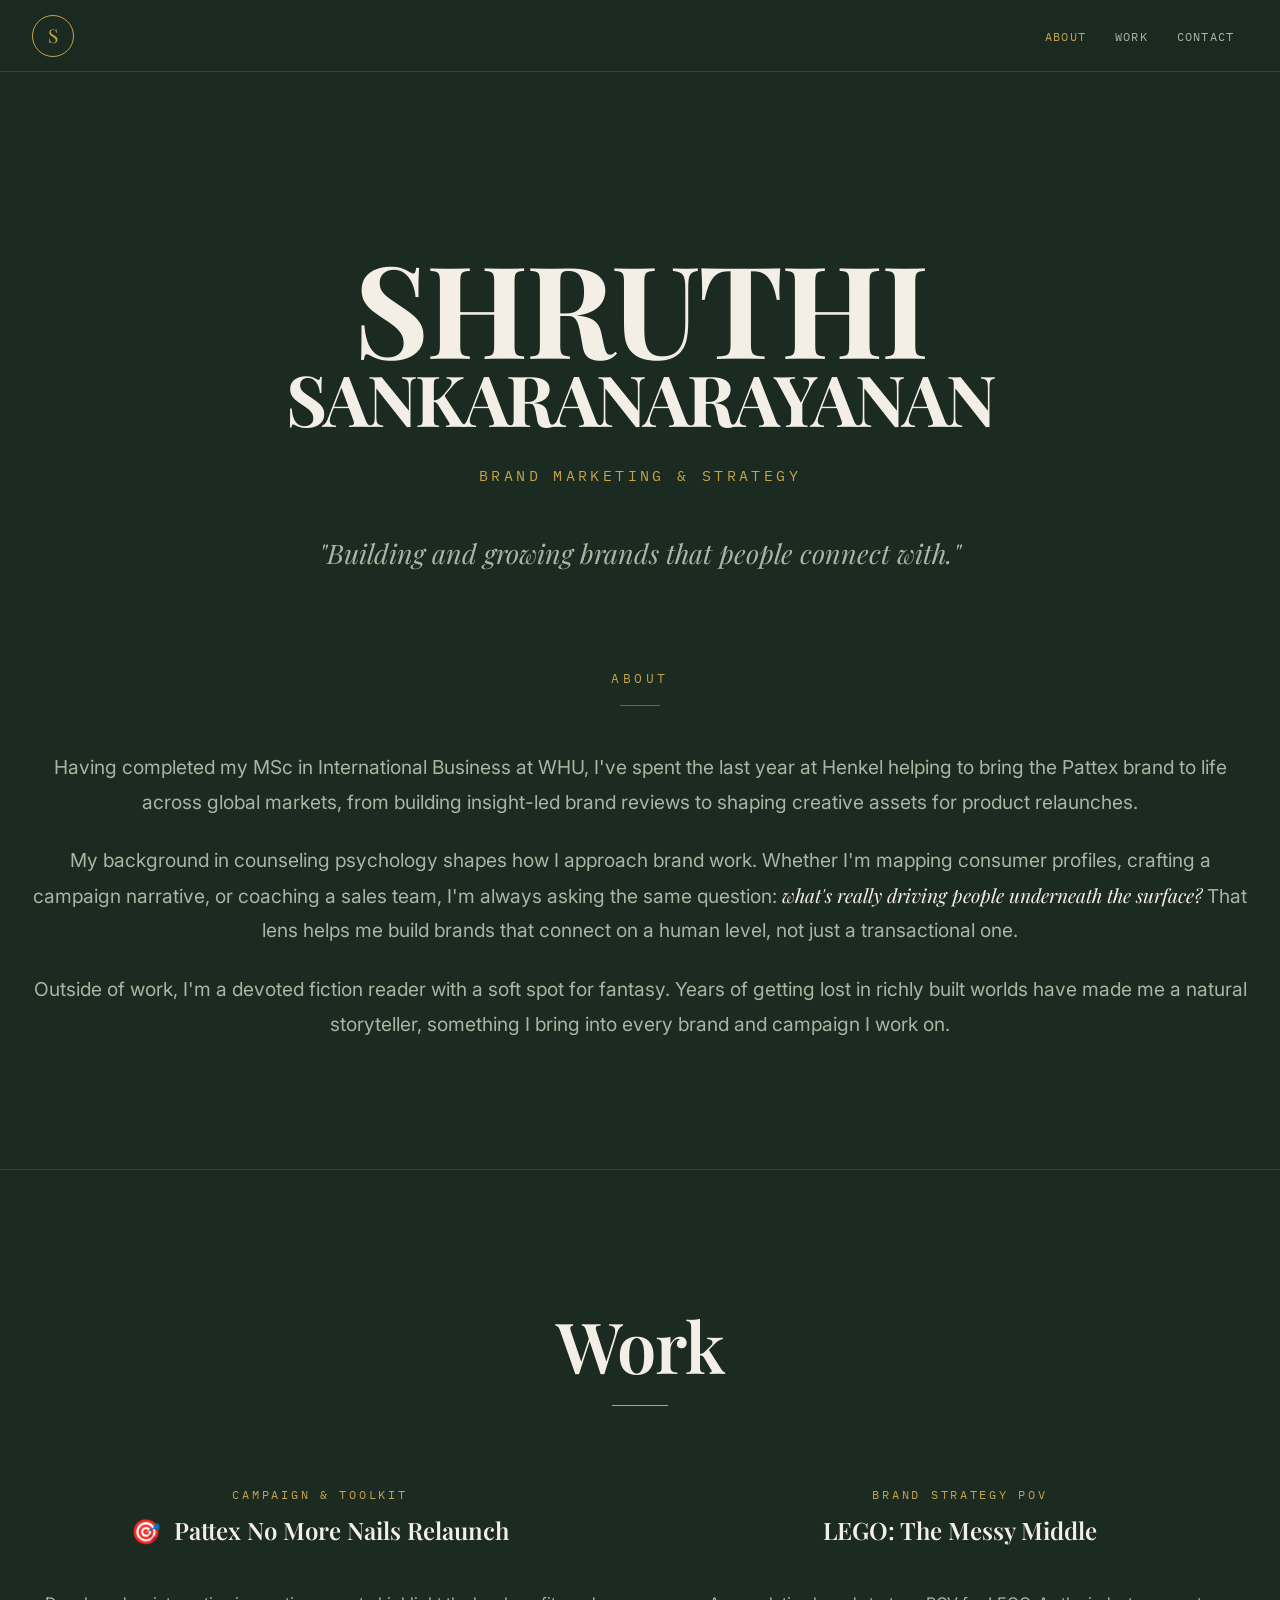
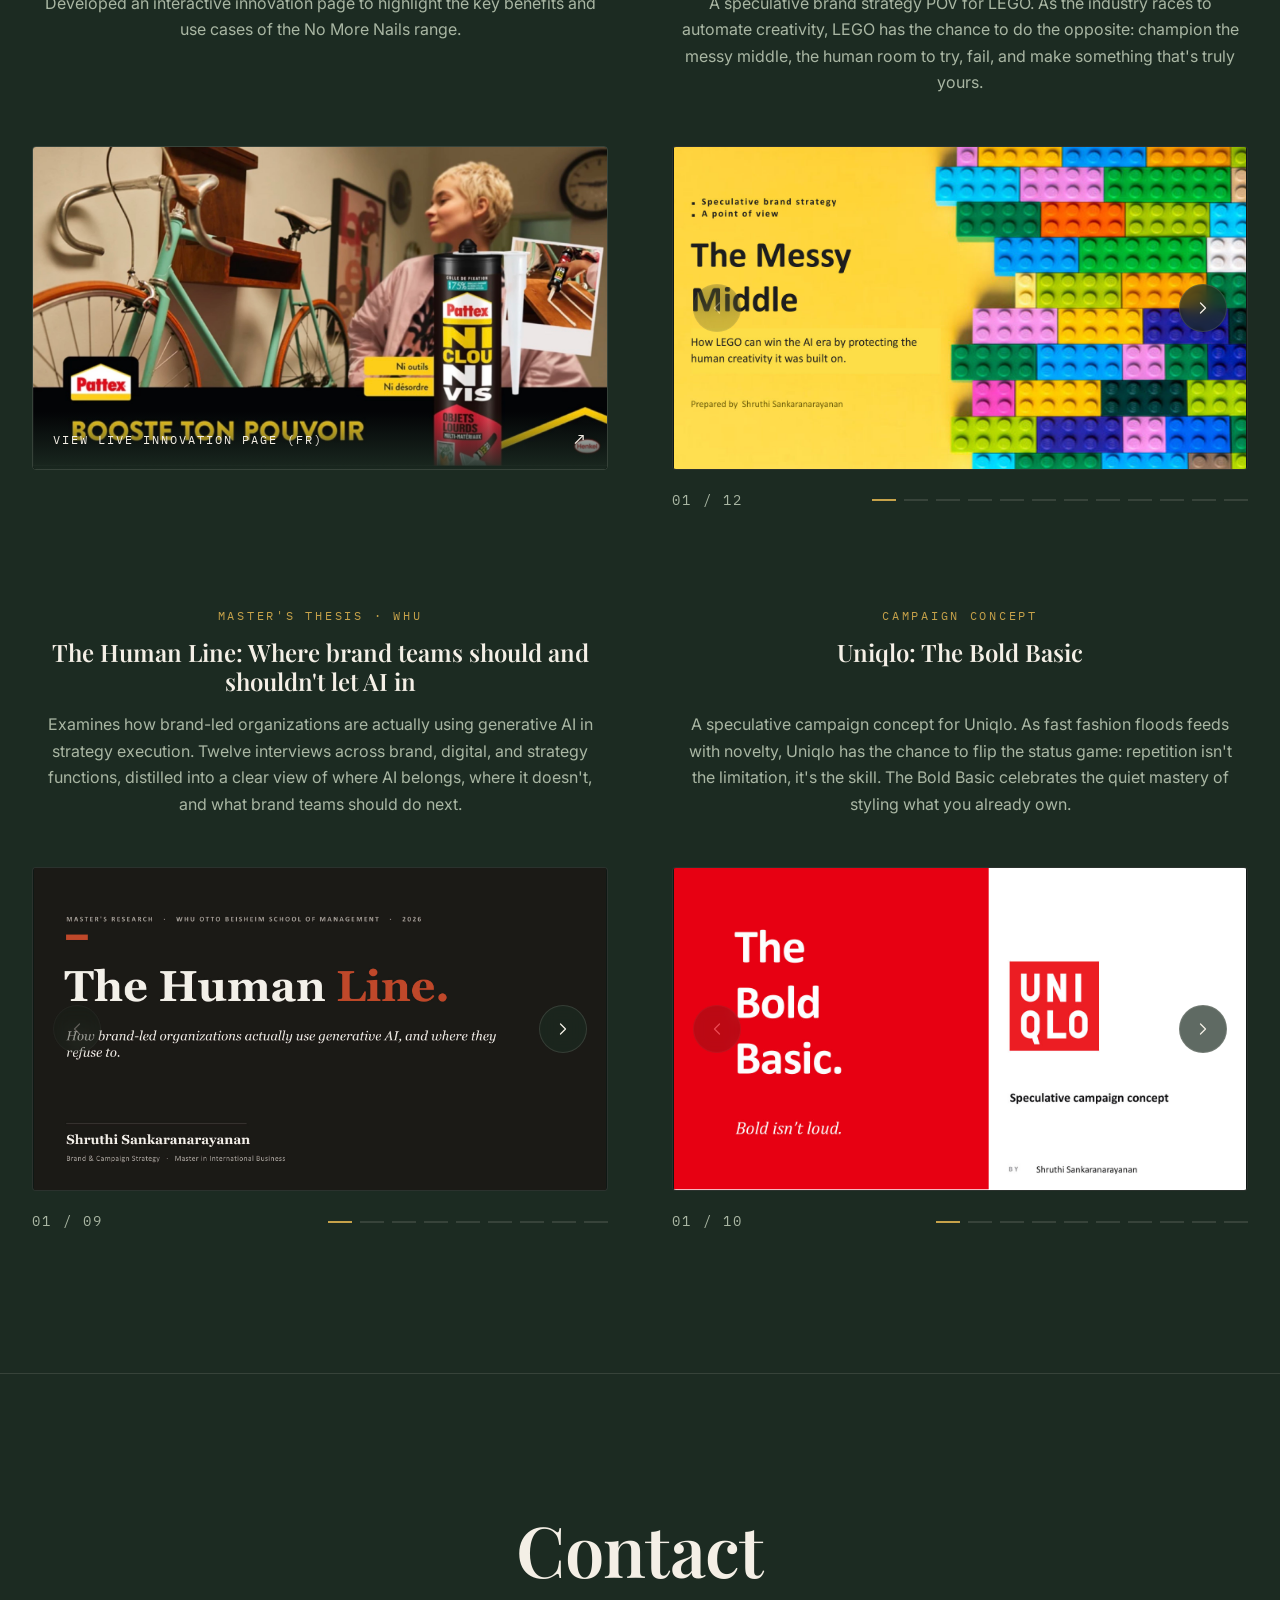
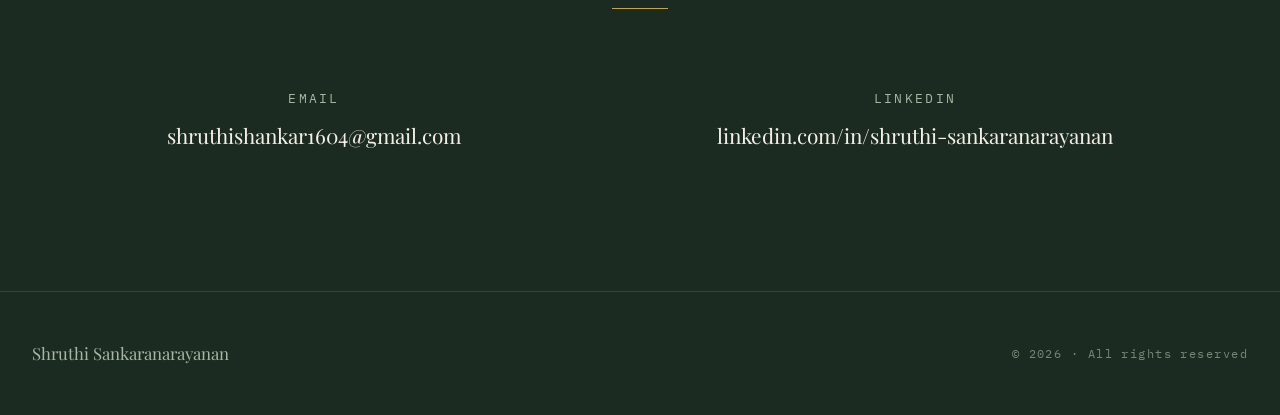
==== index.html @ e37637c7 "my portfolio" ====
<!DOCTYPE html>
<html lang="en">
<head>
  <meta charset="UTF-8" />
  <meta name="viewport" content="width=device-width, initial-scale=1.0" />
  <title>Shruthi Sankaranarayanan — Brand Marketing &amp; Strategy</title>
  <meta name="description" content="Shruthi Sankaranarayanan — Brand marketing and strategy professional with experience at Henkel (Pattex), specialising in campaign development, brand architecture, and cross-market execution." />

  <!-- Fonts -->
  <link rel="preconnect" href="https://fonts.googleapis.com" />
  <link rel="preconnect" href="https://fonts.gstatic.com" crossorigin />
  <link href="https://fonts.googleapis.com/css2?family=Playfair+Display:ital,wght@0,400;0,600;0,700;1,400;1,600&family=IBM+Plex+Mono:wght@400;500&family=Inter:wght@300;400;500&display=swap" rel="stylesheet" />

  <link rel="stylesheet" href="styles.css" />
</head>
<body>

  <!-- ====================================================
       NAV
       ==================================================== -->
  <header>
    <nav id="site-nav" role="navigation" aria-label="Main navigation">
      <div class="nav-inner">

        <!-- Monogram -->
        <a href="#home" class="nav-monogram" aria-label="Back to top">S</a>

        <!-- Desktop links -->
        <ul class="nav-links" role="list">
          <li><a href="#home"    data-section="home">About</a></li>
          <li><a href="#work"    data-section="work">Work</a></li>
          <li><a href="#contact" data-section="contact">Contact</a></li>
        </ul>

        <!-- Hamburger (mobile) -->
        <button id="nav-hamburger" class="nav-hamburger" aria-controls="nav-overlay" aria-expanded="false" aria-label="Open menu">
          <span></span>
          <span></span>
          <span></span>
        </button>

      </div>
    </nav>

    <!-- Mobile full-screen overlay -->
    <div id="nav-overlay" role="dialog" aria-modal="true" aria-label="Navigation menu">
      <ul class="overlay-links" role="list">
        <li><a href="#home"    data-section="home">About</a></li>
        <li><a href="#work"    data-section="work">Work</a></li>
        <li><a href="#contact" data-section="contact">Contact</a></li>
      </ul>
    </div>
  </header>

  <main>

    <!-- ====================================================
         01 — HOME / HERO + ABOUT (merged)
         ==================================================== -->
    <section id="home" aria-labelledby="hero-name">
      <div class="hero-inner">

        <!-- Name -->
        <h1 id="hero-name" class="hero-name">
          SHRUTHI<br />
          <span class="line2">SANKARANARAYANAN</span>
        </h1>

        <!-- Tagline -->
        <p class="hero-tagline">Brand Marketing &amp; Strategy</p>

        <!-- Italic hero line — single line, scales down to fit -->
        <p class="hero-line">"Building and growing brands that people connect with."</p>

        <!-- About — editorial intro copy -->
        <div class="hero-about" aria-label="About">
          <p class="hero-about-label">About</p>
          <div class="hero-about-divider" aria-hidden="true"></div>

          <p class="hero-about-body">
            Having completed my MSc in International Business at WHU, I've spent the last year at Henkel helping to bring the Pattex brand to life across global markets, from building insight-led brand reviews to shaping creative assets for product relaunches.
          </p>

          <p class="hero-about-body">
            My background in counseling psychology shapes how I approach brand work. Whether I'm mapping consumer profiles, crafting a campaign narrative, or coaching a sales team, I'm always asking the same question: <em>what's really driving people underneath the surface?</em> That lens helps me build brands that connect on a human level, not just a transactional one.
          </p>

          <p class="hero-about-body">
            Outside of work, I'm a devoted fiction reader with a soft spot for fantasy. Years of getting lost in richly built worlds have made me a natural storyteller, something I bring into every brand and campaign I work on.
          </p>
        </div>

      </div>
    </section>


    <!-- ====================================================
         02 — WORK
         ==================================================== -->
    <section id="work" class="section" aria-labelledby="work-title">
      <div class="container">

        <div class="section-header">
          <span id="work-title" class="section-title">Work</span>
        </div>

        <!-- Grid of 3 work cards -->
        <ul class="work-grid" role="list">

          <!-- Card 1: Pattex No More Nails — clickable image -->
          <li class="work-card">
            <div class="work-card-intro">
              <p class="work-card-eyebrow">Campaign &amp; Toolkit</p>
              <h2 class="work-card-title">
                <span class="title-emoji" aria-hidden="true">🎯</span>
                Pattex No More Nails Relaunch
              </h2>
              <p class="work-card-blurb">
                Developed an interactive innovation page to highlight the key benefits and use cases of the No More Nails range.
              </p>
            </div>

            <a class="work-image"
               href="https://www.pattex.fr/products/static-landingpages/ni-clou-ni-vis.html"
               target="_blank"
               rel="noopener noreferrer"
               aria-label="Visit the live Pattex No More Nails (Ni Clou Ni Vis) landing page">
              <img src="work-images/pattex-no-more-nails.jpg"
                   alt="Pattex Ni Clou Ni Vis campaign visual — 'Booste ton pouvoir' key art with the No More Nails tube"
                   loading="lazy" />
              <span class="work-image-cta">
                <span class="cta-label">View Live Innovation Page (FR)</span>
                <span class="cta-arrow" aria-hidden="true">↗</span>
              </span>
            </a>
          </li>

          <!-- Card 2: LEGO Messy Middle — slideshow -->
          <li class="work-card">
            <div class="work-card-intro">
              <p class="work-card-eyebrow">Brand Strategy POV</p>
              <h2 class="work-card-title">LEGO: The Messy Middle</h2>
              <p class="work-card-blurb">
                A speculative brand strategy POV for LEGO. As the industry races to automate creativity, LEGO has the chance to do the opposite: champion the messy middle, the human room to try, fail, and make something that's truly yours.
              </p>
            </div>

            <div class="slideshow" role="region" aria-label="LEGO Messy Middle brand strategy presentation" aria-roledescription="carousel">
              <div class="slideshow-stage">
                <img class="slide active" src="work-slides/lego-01.jpg" alt="Slide 1 of 12 — The Messy Middle: How LEGO can win the AI era by protecting the human creativity it was built on." loading="lazy" />
                <img class="slide" src="work-slides/lego-02.jpg" alt="Slide 2 of 12" loading="lazy" />
                <img class="slide" src="work-slides/lego-03.jpg" alt="Slide 3 of 12" loading="lazy" />
                <img class="slide" src="work-slides/lego-04.jpg" alt="Slide 4 of 12" loading="lazy" />
                <img class="slide" src="work-slides/lego-05.jpg" alt="Slide 5 of 12" loading="lazy" />
                <img class="slide" src="work-slides/lego-06.jpg" alt="Slide 6 of 12" loading="lazy" />
                <img class="slide" src="work-slides/lego-07.jpg" alt="Slide 7 of 12" loading="lazy" />
                <div class="slide composite" aria-label="Slide 8 of 12">
                  <img class="slide-base" src="work-slides/lego-08.jpg" alt="Slide 8 of 12" loading="lazy" />
                  <img class="slide-gif" src="work-slides/lego-08.gif" alt="" loading="lazy"
                       style="left:17.80%; top:30.78%; width:17.95%; height:17.95%" />
                </div>
                <img class="slide" src="work-slides/lego-09.jpg" alt="Slide 9 of 12" loading="lazy" />
                <img class="slide" src="work-slides/lego-10.jpg" alt="Slide 10 of 12" loading="lazy" />
                <img class="slide" src="work-slides/lego-11.jpg" alt="Slide 11 of 12" loading="lazy" />
                <div class="slide composite" aria-label="Slide 12 of 12">
                  <img class="slide-base" src="work-slides/lego-12.jpg" alt="Slide 12 of 12" loading="lazy" />
                  <img class="slide-gif" src="work-slides/lego-12.gif" alt="" loading="lazy"
                       style="left:66.04%; top:35.43%; width:27.96%; height:37.28%" />
                </div>

                <button class="slide-arrow prev" aria-label="Previous slide">
                  <svg viewBox="0 0 24 24" width="20" height="20" aria-hidden="true" fill="none" stroke="currentColor" stroke-width="1.5" stroke-linecap="round" stroke-linejoin="round"><polyline points="15 18 9 12 15 6"></polyline></svg>
                </button>
                <button class="slide-arrow next" aria-label="Next slide">
                  <svg viewBox="0 0 24 24" width="20" height="20" aria-hidden="true" fill="none" stroke="currentColor" stroke-width="1.5" stroke-linecap="round" stroke-linejoin="round"><polyline points="9 18 15 12 9 6"></polyline></svg>
                </button>
              </div>
              <div class="slideshow-footer">
                <span class="slide-counter">01 / 12</span>
                <div class="slide-dots" role="tablist" aria-label="Slide selector"></div>
              </div>
            </div>
          </li>

          <!-- Card 3: Master's Thesis — slideshow -->
          <li class="work-card">
            <div class="work-card-intro">
              <p class="work-card-eyebrow">Master's Thesis · WHU</p>
              <h2 class="work-card-title">The Human Line: Where brand teams should and shouldn't let AI in</h2>
              <p class="work-card-blurb">
                Examines how brand-led organizations are actually using generative AI in strategy execution. Twelve interviews across brand, digital, and strategy functions, distilled into a clear view of where AI belongs, where it doesn't, and what brand teams should do next.
              </p>
            </div>

            <div class="slideshow" role="region" aria-label="Thesis presentation slideshow" aria-roledescription="carousel">
              <div class="slideshow-stage">
                <img class="slide active" src="thesis-slides/slide-01.jpg" alt="Slide 1 of 9 — The Human Line: how brand-led organizations actually use generative AI, and where they refuse to." loading="lazy" />
                <img class="slide" src="thesis-slides/slide-02.jpg" alt="Slide 2 of 9" loading="lazy" />
                <img class="slide" src="thesis-slides/slide-03.jpg" alt="Slide 3 of 9" loading="lazy" />
                <img class="slide" src="thesis-slides/slide-04.jpg" alt="Slide 4 of 9" loading="lazy" />
                <img class="slide" src="thesis-slides/slide-05.jpg" alt="Slide 5 of 9" loading="lazy" />
                <img class="slide" src="thesis-slides/slide-06.jpg" alt="Slide 6 of 9" loading="lazy" />
                <img class="slide" src="thesis-slides/slide-07.jpg" alt="Slide 7 of 9" loading="lazy" />
                <img class="slide" src="thesis-slides/slide-08.jpg" alt="Slide 8 of 9" loading="lazy" />
                <img class="slide" src="thesis-slides/slide-09.jpg" alt="Slide 9 of 9" loading="lazy" />

                <button class="slide-arrow prev" aria-label="Previous slide">
                  <svg viewBox="0 0 24 24" width="20" height="20" aria-hidden="true" fill="none" stroke="currentColor" stroke-width="1.5" stroke-linecap="round" stroke-linejoin="round"><polyline points="15 18 9 12 15 6"></polyline></svg>
                </button>
                <button class="slide-arrow next" aria-label="Next slide">
                  <svg viewBox="0 0 24 24" width="20" height="20" aria-hidden="true" fill="none" stroke="currentColor" stroke-width="1.5" stroke-linecap="round" stroke-linejoin="round"><polyline points="9 18 15 12 9 6"></polyline></svg>
                </button>
              </div>
              <div class="slideshow-footer">
                <span class="slide-counter">01 / 09</span>
                <div class="slide-dots" role="tablist" aria-label="Slide selector"></div>
              </div>
            </div>
          </li>

          <!-- Card 4: Uniqlo "The Bold Basic" — speculative campaign concept -->
          <li class="work-card">
            <div class="work-card-intro">
              <p class="work-card-eyebrow">Campaign Concept</p>
              <h2 class="work-card-title">Uniqlo: The Bold Basic</h2>
              <p class="work-card-blurb">
                A speculative campaign concept for Uniqlo. As fast fashion floods feeds with novelty, Uniqlo has the chance to flip the status game: repetition isn't the limitation, it's the skill. The Bold Basic celebrates the quiet mastery of styling what you already own.
              </p>
            </div>

            <div class="slideshow" role="region" aria-label="Uniqlo The Bold Basic campaign concept presentation" aria-roledescription="carousel">
              <div class="slideshow-stage">
                <img class="slide active" src="work-slides/uniqlo-01.jpg" alt="Slide 1 of 10 — The Bold Basic: a speculative Uniqlo campaign concept" loading="lazy" />
                <img class="slide" src="work-slides/uniqlo-02.jpg" alt="Slide 2 of 10" loading="lazy" />
                <img class="slide" src="work-slides/uniqlo-03.jpg" alt="Slide 3 of 10" loading="lazy" />
                <img class="slide" src="work-slides/uniqlo-04.jpg" alt="Slide 4 of 10" loading="lazy" />
                <div class="slide composite" aria-label="Slide 5 of 10">
                  <img class="slide-base" src="work-slides/uniqlo-05.jpg" alt="Slide 5 of 10" loading="lazy" />
                  <img class="slide-gif" src="work-slides/uniqlo-05.gif" alt="" loading="lazy"
                       style="left:57.45%; top:31.22%; width:34.45%; height:51.04%" />
                </div>
                <div class="slide composite" aria-label="Slide 6 of 10">
                  <img class="slide-base" src="work-slides/uniqlo-06.jpg" alt="Slide 6 of 10" loading="lazy" />
                  <img class="slide-gif" src="work-slides/uniqlo-06.gif" alt="" loading="lazy"
                       style="left:31.84%; top:61.02%; width:34.52%; height:34.09%" />
                </div>
                <div class="slide composite" aria-label="Slide 7 of 10">
                  <img class="slide-base" src="work-slides/uniqlo-07.jpg" alt="Slide 7 of 10" loading="lazy" />
                  <img class="slide-gif" src="work-slides/uniqlo-07.gif" alt="" loading="lazy"
                       style="left:67.85%; top:20.36%; width:28.70%; height:67.72%" />
                </div>
                <img class="slide" src="work-slides/uniqlo-08.jpg" alt="Slide 8 of 10" loading="lazy" />
                <img class="slide" src="work-slides/uniqlo-09.jpg" alt="Slide 9 of 10" loading="lazy" />
                <img class="slide" src="work-slides/uniqlo-10.jpg" alt="Slide 10 of 10" loading="lazy" />

                <button class="slide-arrow prev" aria-label="Previous slide">
                  <svg viewBox="0 0 24 24" width="20" height="20" aria-hidden="true" fill="none" stroke="currentColor" stroke-width="1.5" stroke-linecap="round" stroke-linejoin="round"><polyline points="15 18 9 12 15 6"></polyline></svg>
                </button>
                <button class="slide-arrow next" aria-label="Next slide">
                  <svg viewBox="0 0 24 24" width="20" height="20" aria-hidden="true" fill="none" stroke="currentColor" stroke-width="1.5" stroke-linecap="round" stroke-linejoin="round"><polyline points="9 18 15 12 9 6"></polyline></svg>
                </button>
              </div>
              <div class="slideshow-footer">
                <span class="slide-counter">01 / 10</span>
                <div class="slide-dots" role="tablist" aria-label="Slide selector"></div>
              </div>
            </div>
          </li>

        </ul>
      </div>
    </section>


    <!-- (Thesis, Experience, Education sections removed — work now contains all 3 deck/project cards) -->


    <!-- (Skills section removed) -->


    <!-- ====================================================
         07 — CONTACT
         ==================================================== -->
    <section id="contact" class="section" aria-labelledby="contact-title">
      <div class="container">

        <div class="section-header">
          <span id="contact-title" class="section-title">Contact</span>
        </div>

        <div class="contact-grid">

          <!-- Email -->
          <div>
            <p class="contact-item-label">Email</p>
            <!-- MAILTO link -->
            <a href="mailto:shruthishankar1604@gmail.com" class="contact-item-value">
              shruthishankar1604@gmail.com
            </a>
          </div>

          <!-- LinkedIn -->
          <div>
            <p class="contact-item-label">LinkedIn</p>
            <a href="https://www.linkedin.com/in/shruthi-sankaranarayanan/" target="_blank" rel="noopener noreferrer" class="contact-item-value">
              linkedin.com/in/shruthi-sankaranarayanan
            </a>
          </div>

        </div>

      </div>
    </section>

  </main>


  <!-- ====================================================
       FOOTER
       ==================================================== -->
  <footer>
    <div class="footer-inner">
      <span class="footer-name">Shruthi Sankaranarayanan</span>
      <span class="footer-copy">© <span id="footer-year"></span> · All rights reserved</span>
    </div>
  </footer>

  <script src="script.js"></script>
  <script>
    /* Inline: footer year — avoids a round-trip */
    document.getElementById('footer-year').textContent = new Date().getFullYear();
  </script>

</body>
</html>
---- styles.css ----
/* ============================================================
   SHRUTHI SANKARANARAYANAN — Portfolio Stylesheet
   Palette: Deep Forest Green + Warm Antique Gold
   ============================================================ */

/* ---------- Google Fonts ---------- */
@import url('https://fonts.googleapis.com/css2?family=Playfair+Display:ital,wght@0,400;0,600;0,700;1,400;1,600&family=IBM+Plex+Mono:wght@400;500&family=Inter:wght@300;400;500&display=swap');

/* ---------- Design Tokens ---------- */
:root {
  --bg:          #1C2B22;
  --surface:     #243A2E;
  --ivory:       #F4EFE6;
  --muted:       #A9B6A3;
  --gold:        #C6A24A;
  --border:      rgba(244, 239, 230, 0.12);

  --font-serif:  'Playfair Display', Georgia, serif;
  --font-mono:   'IBM Plex Mono', 'Courier New', monospace;
  --font-sans:   'Inter', system-ui, sans-serif;

  --nav-h:       72px;          /* taller nav for legible links */
  --max-w:       1880px;        /* essentially fills any normal monitor */
  --gutter:      2rem;          /* tight side padding so content pushes to the edges */
  --section-gap: 140px;
}

/* ---------- Reset & Base ---------- */
*, *::before, *::after { box-sizing: border-box; margin: 0; padding: 0; }

html {
  scroll-behavior: smooth;
  font-size: 16px;
}

@media (prefers-reduced-motion: reduce) {
  html { scroll-behavior: auto; }
  * { transition: none !important; animation: none !important; }
}

body {
  background-color: var(--bg);
  color: var(--ivory);
  font-family: var(--font-sans);
  line-height: 1.6;
  -webkit-font-smoothing: antialiased;
}

a { color: inherit; text-decoration: none; }
a:focus-visible {
  outline: 2px solid var(--gold);
  outline-offset: 3px;
  border-radius: 2px;
}

img { display: block; max-width: 100%; }

/* ---------- Utility ---------- */
.label {
  font-family: var(--font-mono);
  font-size: 0.65rem;
  letter-spacing: 0.18em;
  text-transform: uppercase;
  color: var(--gold);
}

.container {
  width: min(var(--max-w), 100% - var(--gutter) * 2);
  margin-inline: auto;
}

.hairline { border: none; border-top: 1px solid var(--border); }

/* ============================================================
   NAV
   ============================================================ */
#site-nav {
  position: fixed;
  top: 0; left: 0; right: 0;
  z-index: 100;
  height: var(--nav-h);
  background: rgba(28, 43, 34, 0.88);
  backdrop-filter: blur(14px);
  -webkit-backdrop-filter: blur(14px);
  border-bottom: 1px solid var(--border);
  display: flex;
  align-items: center;
}

.nav-inner {
  width: min(var(--max-w), 100% - var(--gutter) * 2);
  margin-inline: auto;
  display: flex;
  align-items: center;
  justify-content: space-between;
  gap: 2rem;
}

/* Monogram */
.nav-monogram {
  width: 42px;
  height: 42px;
  border-radius: 50%;
  border: 1px solid var(--gold);
  display: grid;
  place-items: center;
  font-family: var(--font-serif);
  font-size: 1.2rem;
  color: var(--gold);
  flex-shrink: 0;
  transition: background 0.2s;
}
.nav-monogram:hover { background: var(--gold); color: var(--bg); }

/* Nav links list */
.nav-links {
  display: flex;
  align-items: center;
  gap: 0.1rem;
  list-style: none;
  flex-wrap: nowrap;
}

.nav-links a {
  font-family: var(--font-mono);
  font-size: 0.78rem;            /* ~12.5px — legible */
  letter-spacing: 0.1em;
  text-transform: uppercase;
  color: var(--muted);
  padding: 0.5rem 0.85rem;
  border-radius: 3px;
  transition: color 0.2s, background 0.2s;
  white-space: nowrap;
}

.nav-links a:hover { color: var(--ivory); }
.nav-links a.active { color: var(--gold); }

/* Hamburger (mobile only) */
.nav-hamburger {
  display: none;
  flex-direction: column;
  justify-content: center;
  gap: 5px;
  width: 28px;
  height: 28px;
  background: none;
  border: none;
  cursor: pointer;
  padding: 0;
}
.nav-hamburger span {
  display: block;
  width: 100%;
  height: 1px;
  background: var(--ivory);
  transition: transform 0.25s, opacity 0.25s;
}
.nav-hamburger[aria-expanded="true"] span:nth-child(1) { transform: translateY(6px) rotate(45deg); }
.nav-hamburger[aria-expanded="true"] span:nth-child(2) { opacity: 0; }
.nav-hamburger[aria-expanded="true"] span:nth-child(3) { transform: translateY(-6px) rotate(-45deg); }

/* Mobile overlay */
#nav-overlay {
  display: none;
  position: fixed;
  inset: 0;
  z-index: 99;
  background: var(--bg);
  flex-direction: column;
  justify-content: center;
  align-items: flex-start;
  padding: 4rem 2.5rem;
}
#nav-overlay.open { display: flex; }

.overlay-links { list-style: none; width: 100%; }
.overlay-links li { border-bottom: 1px solid var(--border); }
.overlay-links a {
  display: block;
  padding: 1.25rem 0;
  font-family: var(--font-mono);
  font-size: 0.95rem;
  letter-spacing: 0.18em;
  text-transform: uppercase;
  color: var(--muted);
  transition: color 0.2s;
}
.overlay-links a:hover, .overlay-links a.active { color: var(--gold); }

/* ============================================================
   HERO — Section 01
   ============================================================ */
#home {
  min-height: 100svh;
  display: flex;
  flex-direction: column;
  justify-content: flex-start;
  padding-top: var(--nav-h);
  position: relative;
}

.hero-inner {
  width: min(var(--max-w), 100% - var(--gutter) * 2);
  margin-inline: auto;
  padding-block: 8rem 8rem;
  display: block;
  position: relative;
}

/* Location + date — top right */
.hero-meta {
  position: absolute;
  top: 6rem;
  right: 0;
  text-align: right;
  display: flex;
  flex-direction: column;
  gap: 0.3rem;
}
.hero-meta span {
  font-family: var(--font-mono);
  font-size: 0.8rem;             /* ~13px */
  letter-spacing: 0.12em;
  text-transform: uppercase;
  color: var(--muted);
  line-height: 1.5;
}

/* Name */
.hero-name {
  font-family: var(--font-serif);
  font-weight: 700;
  font-size: clamp(3.5rem, 10vw, 9rem);
  line-height: 0.92;
  letter-spacing: -0.02em;
  color: var(--ivory);
  text-align: center;
  margin-block: 3rem 2rem;
}
.hero-name .line2 {
  font-size: clamp(2rem, 5.5vw, 5.5rem);
  display: block;
}

/* Tagline */
.hero-tagline {
  text-align: center;
  font-family: var(--font-mono);
  font-size: clamp(0.85rem, 1.2vw, 1rem);   /* ~14-16px — clearly readable */
  letter-spacing: 0.22em;
  text-transform: uppercase;
  color: var(--gold);
  margin-bottom: 3rem;
}

/* Italic hero line — single line, scales down to fit any viewport */
.hero-line {
  text-align: center;
  font-family: var(--font-serif);
  font-style: italic;
  /* Fluid sizing: shrinks on narrow screens so it stays on one line */
  font-size: clamp(0.95rem, 2.1vw, 1.9rem);
  color: var(--muted);
  margin-inline: auto;
  line-height: 1.4;
  white-space: nowrap;
  max-width: 100%;
}

/* Scroll cue */
.hero-scroll-cue {
  position: absolute;
  bottom: 3rem;
  left: 50%;
  transform: translateX(-50%);
  display: flex;
  flex-direction: column;
  align-items: center;
  gap: 0.5rem;
  font-family: var(--font-mono);
  font-size: 0.75rem;
  letter-spacing: 0.18em;
  text-transform: uppercase;
  color: var(--muted);
  opacity: 0.6;
}
.scroll-line {
  width: 1px;
  height: 40px;
  background: linear-gradient(to bottom, var(--gold), transparent);
}

/* ---- About panel inside the hero ---- */
.hero-about {
  max-width: 1400px;
  margin: 6rem auto 0;
  text-align: center;
}

/* Small mono "ABOUT" label */
.hero-about-label {
  font-family: var(--font-mono);
  font-size: 0.8rem;
  letter-spacing: 0.28em;
  text-transform: uppercase;
  color: var(--gold);
  margin-bottom: 1rem;
}

/* Short gold hairline divider under the label */
.hero-about-divider {
  width: 40px;
  height: 1px;
  background: var(--gold);
  opacity: 0.5;
  margin: 0 auto 2.75rem;
}

/* First-sentence lead — bigger Playfair italic, like a magazine pull quote */
.hero-about-lead {
  font-family: var(--font-serif);
  font-style: italic;
  font-size: clamp(1.5rem, 2.6vw, 2.1rem);
  line-height: 1.4;
  color: var(--ivory);
  margin-bottom: 2.5rem;
  max-width: 1100px;
  margin-inline: auto;
}

/* Body paragraphs */
.hero-about-body {
  font-family: var(--font-sans);
  font-size: 1.2rem;
  line-height: 1.8;
  color: var(--muted);
  margin-bottom: 1.5rem;
  text-align: center;
}
.hero-about-body:last-child { margin-bottom: 0; }

/* Italic emphasis inside the body (the rhetorical question) */
.hero-about-body em {
  font-family: var(--font-serif);
  font-style: italic;
  color: var(--ivory);
}

/* ============================================================
   SHARED SECTION STYLES
   ============================================================ */
.section {
  padding-block: var(--section-gap);
  border-top: 1px solid var(--border);
}

.section-header {
  display: flex;
  flex-direction: column;
  align-items: center;
  margin-bottom: 5rem;
  text-align: center;
}

/* Big editorial-serif section title — "Work", "Thesis", etc. */
.section-title {
  font-family: var(--font-serif);
  font-size: clamp(2.75rem, 5.5vw, 4.5rem);
  font-weight: 600;
  letter-spacing: -0.01em;
  color: var(--ivory);
  line-height: 1;
}
/* Gold hairline under the title for editorial accent */
.section-title::after {
  content: "";
  display: block;
  width: 56px;
  height: 1px;
  background: var(--gold);
  margin: 1.5rem auto 0;
}

/* ============================================================
   ROW LIST (Work / Experience / Education)
   ============================================================ */
.row-list { list-style: none; }

.row-item {
  display: grid;
  grid-template-columns: 2.5rem 1fr auto;
  align-items: start;
  gap: 0 1.5rem;
  padding: 2rem 1rem;
  border-bottom: 1px solid var(--border);
  border-radius: 4px;
  transition: background 0.2s;
  cursor: default;
}
.row-item:first-child { border-top: 1px solid var(--border); }
.row-item:hover { background: var(--surface); }

/* Index number */
.row-index {
  font-family: var(--font-mono);
  font-size: 0.8rem;
  color: var(--muted);
  letter-spacing: 0.1em;
  padding-top: 0.5rem;
}

/* Main column */
.row-main { display: flex; flex-direction: column; gap: 0.35rem; }

.row-title {
  font-family: var(--font-serif);
  font-size: clamp(1.35rem, 2.4vw, 1.75rem);
  font-weight: 600;
  color: var(--ivory);
  line-height: 1.2;
}

.row-sub {
  font-family: var(--font-sans);
  font-size: 0.95rem;
  color: var(--muted);
  line-height: 1.6;
  max-width: 65ch;
  margin-top: 0.35rem;
}

/* Right metadata */
.row-meta {
  text-align: right;
  display: flex;
  flex-direction: column;
  gap: 0.3rem;
  padding-top: 0.4rem;
}
.row-meta .meta-date {
  font-family: var(--font-mono);
  font-size: 0.8rem;
  letter-spacing: 0.08em;
  color: var(--muted);
  white-space: nowrap;
}
.row-meta .meta-type {
  font-family: var(--font-mono);
  font-size: 0.8rem;
  letter-spacing: 0.06em;
  color: var(--gold);
  white-space: nowrap;
}

/* Clickable row (Thesis) */
.row-item.clickable { cursor: pointer; }
.row-item.clickable .row-title { transition: color 0.2s; }
.row-item.clickable:hover .row-title { color: var(--gold); }

/* ============================================================
   WORK GRID — 2-column responsive layout
   ============================================================ */
.work-grid {
  list-style: none;
  padding: 0;
  margin: 0;
  display: grid;
  grid-template-columns: repeat(2, 1fr);
  gap: 6rem 4rem;     /* row gap larger than column gap */
}

.work-card {
  display: flex;
  flex-direction: column;
  gap: 1.75rem;
}

/* Intro block: reserves consistent vertical space so all media line up.
   Centered so the eyebrow/title/blurb sit directly above the thumbnail. */
.work-card-intro {
  display: flex;
  flex-direction: column;
  align-items: center;     /* center child elements horizontally */
  text-align: center;
  min-height: 14.5rem;     /* tall enough for the longest centered blurb */
}

/* Constrain blurb width so long lines stay readable when centered */
.work-card-blurb {
  max-width: 56ch;
}

.work-card-eyebrow {
  font-family: var(--font-mono);
  font-size: 0.78rem;
  letter-spacing: 0.22em;
  text-transform: uppercase;
  color: var(--gold);
  margin: 0 0 0.9rem;
  line-height: 1.3;
}

.work-card-title {
  font-family: var(--font-serif);
  font-size: clamp(1.5rem, 1.8vw, 1.95rem);
  font-weight: 600;
  line-height: 1.2;
  color: var(--ivory);
  margin: 0 0 1rem;
  min-height: 2.4em;       /* reserve 2 lines so short titles match tall ones */
}
.work-card-title .title-emoji {
  display: inline-block;
  margin-right: 0.4rem;
  font-style: normal;
}

.work-card-blurb {
  font-family: var(--font-sans);
  font-size: 1rem;
  line-height: 1.65;
  color: var(--muted);
  margin: 0;
  flex-grow: 1;            /* push media to a consistent bottom edge */
}

/* Make the slideshow / image inside a card fill the card width */
.work-card .slideshow,
.work-card .work-image {
  max-width: 100%;
  margin: 0;
  width: 100%;
}

/* Pattex image: enforce same 16:9 aspect as the slideshow stages */
.work-card .work-image {
  aspect-ratio: 16 / 9;
}
.work-card .work-image img {
  width: 100%;
  height: 100%;
  object-fit: cover;
}

/* Slideshow stage is already 16:9 via .slideshow-stage; just ensure no extra margin */
.work-card .slideshow-stage {
  margin: 0;
}

/* Mobile: stack the grid */
@media (max-width: 900px) {
  .work-grid {
    grid-template-columns: 1fr;
    gap: 5rem 0;
  }
}

/* ---- Featured work row (Pattex No More Nails) ----
   (Legacy styles kept for safety; the new grid takes precedence.) */
.row-item--featured {
  display: block;          /* override row grid */
  padding: 2.5rem 0;
  border-top: none;
  border-bottom: none;
  text-align: center;
}
.row-item--featured:hover { background: transparent; }
.row-list--work .row-item--featured:first-child { border-top: none; }

.row-item--featured .row-main {
  display: block;
  max-width: none;
}

.row-item--featured .row-title {
  font-size: clamp(1.75rem, 3vw, 2.5rem);
  margin-bottom: 0.75rem;
}

.row-item--featured .title-emoji {
  display: inline-block;
  margin-right: 0.4rem;
  font-style: normal;
}

.row-role {
  font-family: var(--font-mono);
  font-size: 0.95rem;
  letter-spacing: 0.06em;
  color: var(--gold);
  margin: 0 0 1.75rem;
}

.row-lede {
  font-family: var(--font-sans);
  font-size: clamp(1.05rem, 1.4vw, 1.2rem);
  color: var(--muted);
  line-height: 1.6;
  max-width: 780px;
  margin: 0 auto 2.5rem;
}

/* Work-deck intro block (above the LEGO slideshow) */
.work-deck-intro {
  margin: 4rem auto 2.5rem;
  max-width: 1500px;
  text-align: center;
}

/* Lede inside a work-deck intro spreads wider (same treatment as thesis blurb) */
.work-deck-intro .row-lede {
  max-width: 1250px;
}
.row-list--work .row-item--featured + .row-item--featured {
  border-top: 1px solid var(--border);
  margin-top: 4rem;
  padding-top: 4rem;
}

.work-deck-subtitle {
  font-family: var(--font-mono);
  font-size: 0.85rem;
  letter-spacing: 0.22em;
  text-transform: uppercase;
  color: var(--gold);
  margin-bottom: 0.85rem;
}

/* Clickable campaign image — slightly inset from the container */
.work-image {
  position: relative;
  display: block;
  width: 100%;
  max-width: 1200px;
  margin: 0 auto;
  border-radius: 4px;
  overflow: hidden;
  border: 1px solid var(--border);
  transition: transform 0.4s ease, box-shadow 0.4s ease;
}
.work-image img {
  display: block;
  width: 100%;
  height: auto;
  transition: transform 0.6s ease, filter 0.4s ease;
}
.work-image:hover {
  transform: translateY(-2px);
  box-shadow: 0 24px 48px -20px rgba(0, 0, 0, 0.55);
}
.work-image:hover img {
  transform: scale(1.02);
  filter: brightness(0.92);
}
.work-image:focus-visible {
  outline: 2px solid var(--gold);
  outline-offset: 3px;
}

/* Hover-overlay CTA */
.work-image-cta {
  position: absolute;
  left: 0;
  right: 0;
  bottom: 0;
  display: flex;
  align-items: center;
  justify-content: space-between;
  gap: 1rem;
  padding: 0.9rem 1.25rem;
  background: linear-gradient(to top, rgba(28, 43, 34, 0.92), rgba(28, 43, 34, 0));
  font-family: var(--font-mono);
  font-size: 0.78rem;
  letter-spacing: 0.16em;
  text-transform: uppercase;
  color: var(--ivory);
  transition: color 0.2s;
}
.work-image:hover .work-image-cta { color: var(--gold); }
.cta-arrow { font-size: 1.1rem; }

/* Bulleted detail under featured row */
.row-bullets {
  list-style: none;
  padding: 0;
  margin: 0;
  max-width: 70ch;
}
.row-bullets li {
  position: relative;
  padding-left: 1.25rem;
  font-family: var(--font-sans);
  font-size: 0.95rem;
  color: var(--muted);
  line-height: 1.65;
  margin-bottom: 0.7rem;
}
.row-bullets li::before {
  content: "";
  position: absolute;
  left: 0;
  top: 0.7em;
  width: 6px;
  height: 1px;
  background: var(--gold);
}

/* ============================================================
   SKILLS — Section 05
   ============================================================ */
.skills-grid {
  display: grid;
  grid-template-columns: repeat(auto-fit, minmax(240px, 1fr));
  gap: 3rem 4rem;
}

.skill-cluster-label {
  font-family: var(--font-mono);
  font-size: 0.82rem;
  letter-spacing: 0.18em;
  text-transform: uppercase;
  color: var(--gold);
  margin-bottom: 1.25rem;
}

.skill-tags {
  display: flex;
  flex-wrap: wrap;
  gap: 0.5rem;
}

.skill-tag {
  font-family: var(--font-sans);
  font-size: 0.92rem;
  color: var(--ivory);
  background: var(--surface);
  border: 1px solid var(--border);
  border-radius: 2px;
  padding: 0.35rem 0.8rem;
  line-height: 1.5;
}

/* ============================================================
   ABOUT — Section 06
   ============================================================ */
.about-body {
  max-width: 720px;
}

.about-body p {
  font-family: var(--font-sans);
  font-size: 1.1rem;
  color: var(--muted);
  line-height: 1.8;
  margin-bottom: 1.5rem;
}

.about-body strong {
  color: var(--ivory);
  font-weight: 500;
}

.about-closer {
  font-family: var(--font-serif);
  font-style: italic;
  font-size: clamp(1.5rem, 3vw, 2.2rem);
  color: var(--ivory);
  margin-top: 3rem;
  line-height: 1.3;
}

/* ============================================================
   THESIS — Section 07
   ============================================================ */
.thesis-intro {
  max-width: 1500px;
  margin: 0 auto 3.5rem;
  text-align: center;
}

/* Headline on one line — fluid sizing scales it down on narrow viewports */
.thesis-headline {
  font-family: var(--font-serif);
  font-size: clamp(0.85rem, 1.95vw, 1.95rem);
  font-weight: 600;
  line-height: 1.25;
  color: var(--ivory);
  margin-bottom: 2rem;
  white-space: nowrap;
}
.thesis-headline em {
  font-style: italic;
  color: var(--gold);
}

/* Blurb spreads wider across the screen */
.thesis-blurb {
  font-family: var(--font-sans);
  font-size: 1.1rem;
  color: var(--muted);
  line-height: 1.75;
  margin: 0 auto 1.5rem;
  max-width: 1250px;
}

.thesis-meta {
  font-family: var(--font-mono);
  font-size: 0.8rem;
  letter-spacing: 0.14em;
  text-transform: uppercase;
  color: var(--gold);
  display: flex;
  flex-wrap: wrap;
  gap: 0.75rem;
  justify-content: center;
}

/* ---------- Slideshow ---------- */
.slideshow {
  width: 100%;
  max-width: 1200px;       /* slightly smaller than the container */
  margin: 1rem auto 0;
}

.slideshow-stage {
  position: relative;
  width: 100%;
  /* 16:9 aspect ratio — matches the source deck */
  aspect-ratio: 16 / 9;
  background: #0f1814;
  border: 1px solid var(--border);
  border-radius: 4px;
  overflow: hidden;
}

.slide {
  position: absolute;
  inset: 0;
  width: 100%;
  height: 100%;
  object-fit: contain;
  opacity: 0;
  transition: opacity 0.45s ease;
  pointer-events: none;
}
.slide.active {
  opacity: 1;
  pointer-events: auto;
}

/* Composite slide — static JPG base + animated GIF overlay positioned to match the original deck */
.slide.composite {
  display: block;       /* override object-fit which doesn't apply to a div */
}
.slide.composite .slide-base {
  position: absolute;
  inset: 0;
  width: 100%;
  height: 100%;
  object-fit: contain;
}
.slide.composite .slide-gif {
  position: absolute;
  object-fit: cover;    /* fill the placeholder space cleanly */
  /* left, top, width, height are set inline based on the slide layout */
}

/* Arrow buttons */
.slide-arrow {
  position: absolute;
  top: 50%;
  transform: translateY(-50%);
  width: 48px;
  height: 48px;
  border-radius: 50%;
  background: rgba(28, 43, 34, 0.7);
  backdrop-filter: blur(8px);
  -webkit-backdrop-filter: blur(8px);
  border: 1px solid var(--border);
  color: var(--ivory);
  cursor: pointer;
  display: grid;
  place-items: center;
  transition: background 0.2s, color 0.2s, border-color 0.2s, opacity 0.2s;
  z-index: 2;
}
.slide-arrow:hover {
  background: var(--gold);
  color: var(--bg);
  border-color: var(--gold);
}
.slide-arrow:focus-visible {
  outline: 2px solid var(--gold);
  outline-offset: 2px;
}
.slide-arrow.prev { left: 1.25rem; }
.slide-arrow.next { right: 1.25rem; }

/* Disabled state when on first/last slide */
.slide-arrow[disabled] {
  opacity: 0.3;
  cursor: not-allowed;
}
.slide-arrow[disabled]:hover {
  background: rgba(28, 43, 34, 0.7);
  color: var(--ivory);
  border-color: var(--border);
}

/* Footer: counter + dots */
.slideshow-footer {
  display: flex;
  justify-content: space-between;
  align-items: center;
  margin-top: 1.25rem;
  gap: 1rem;
  flex-wrap: wrap;
}

.slide-counter {
  font-family: var(--font-mono);
  font-size: 0.85rem;
  letter-spacing: 0.16em;
  color: var(--muted);
}

.slide-dots {
  display: flex;
  gap: 0.5rem;
}

.slide-dot {
  width: 24px;
  height: 2px;
  background: var(--border);
  border: none;
  padding: 0;
  cursor: pointer;
  transition: background 0.2s;
}
.slide-dot:hover { background: var(--muted); }
.slide-dot.active { background: var(--gold); }
.slide-dot:focus-visible { outline: 2px solid var(--gold); outline-offset: 4px; }

@media (max-width: 600px) {
  .slide-arrow { width: 38px; height: 38px; }
  .slide-arrow.prev { left: 0.5rem; }
  .slide-arrow.next { right: 0.5rem; }
}

/* ============================================================
   CONTACT — Section 08
   ============================================================ */
.contact-grid {
  display: flex;
  flex-wrap: wrap;
  justify-content: center;
  gap: 28rem;           /* very expansive — Email on one side, LinkedIn on the other */
  text-align: center;
}

/* Step the gap down on narrower screens so they don't crowd the edges */
@media (max-width: 1400px) {
  .contact-grid { gap: 16rem; }
}
@media (max-width: 1100px) {
  .contact-grid { gap: 8rem; }
}
@media (max-width: 700px) {
  .contact-grid { gap: 3rem; }
}

.contact-item-label {
  font-family: var(--font-mono);
  font-size: 0.8rem;
  letter-spacing: 0.18em;
  text-transform: uppercase;
  color: var(--muted);
  margin-bottom: 0.75rem;
}

.contact-item-value {
  font-family: var(--font-serif);
  font-size: clamp(1rem, 2vw, 1.3rem);
  color: var(--ivory);
  line-height: 1.3;
  transition: color 0.2s;
}

a.contact-item-value:hover { color: var(--gold); }

/* ============================================================
   FOOTER
   ============================================================ */
footer {
  border-top: 1px solid var(--border);
  padding-block: 3rem;
}

.footer-inner {
  width: min(var(--max-w), 100% - var(--gutter) * 2);
  margin-inline: auto;
  display: flex;
  justify-content: space-between;
  align-items: center;
  gap: 1rem;
  flex-wrap: wrap;
}

.footer-name {
  font-family: var(--font-serif);
  font-size: 1.05rem;
  color: var(--muted);
}

.footer-copy {
  font-family: var(--font-mono);
  font-size: 0.75rem;
  letter-spacing: 0.12em;
  color: var(--muted);
  opacity: 0.65;
}

/* ============================================================
   RESPONSIVE — mobile < 768px
   ============================================================ */
/* Tablet: keep small but comfortable gutter */
@media (max-width: 1100px) {
  :root { --gutter: 1.5rem; }
}

@media (max-width: 767px) {
  :root { --section-gap: 90px; --gutter: 1.5rem; }

  /* Let the thesis headline wrap on phones — nowrap would overflow */
  .thesis-headline {
    white-space: normal;
    font-size: clamp(1.25rem, 5vw, 1.6rem);
  }

  /* Hide desktop nav links, show hamburger */
  .nav-links { display: none; }
  .nav-hamburger { display: flex; }

  /* Hero */
  .hero-meta { position: static; text-align: left; margin-bottom: 2rem; }
  .hero-inner { padding-block: 5rem 5rem; }
  .hero-name { margin-block: 1.5rem; }

  /* Rows: stack meta below title */
  .row-item {
    grid-template-columns: 2rem 1fr;
    grid-template-rows: auto auto;
  }
  .row-meta {
    grid-column: 2;
    text-align: left;
    flex-direction: row;
    flex-wrap: wrap;
    gap: 0.4rem;
    margin-top: 0.5rem;
  }

  /* Footer */
  .footer-inner { flex-direction: column; align-items: flex-start; }
}

@media (max-width: 480px) {
  .hero-name { font-size: clamp(2.8rem, 14vw, 5rem); }
  .hero-name .line2 { font-size: clamp(1.5rem, 8vw, 3rem); }
}
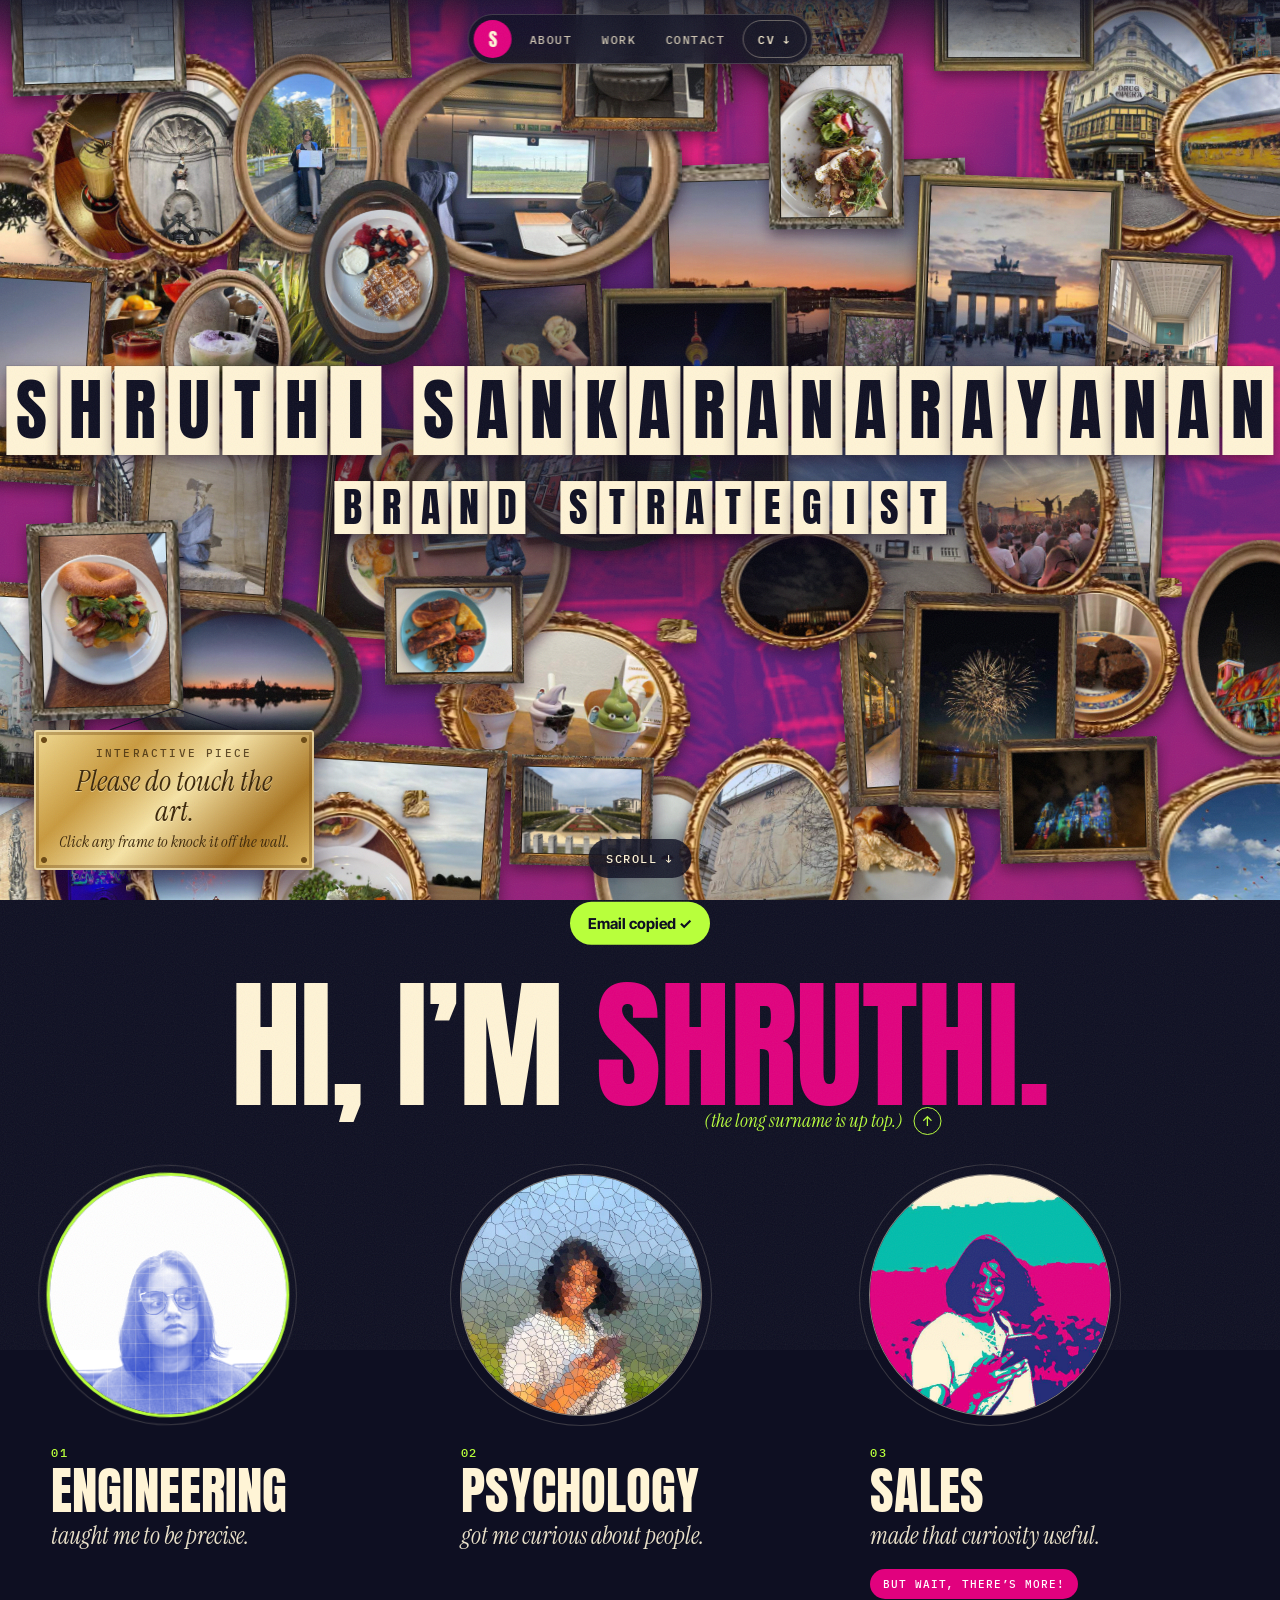
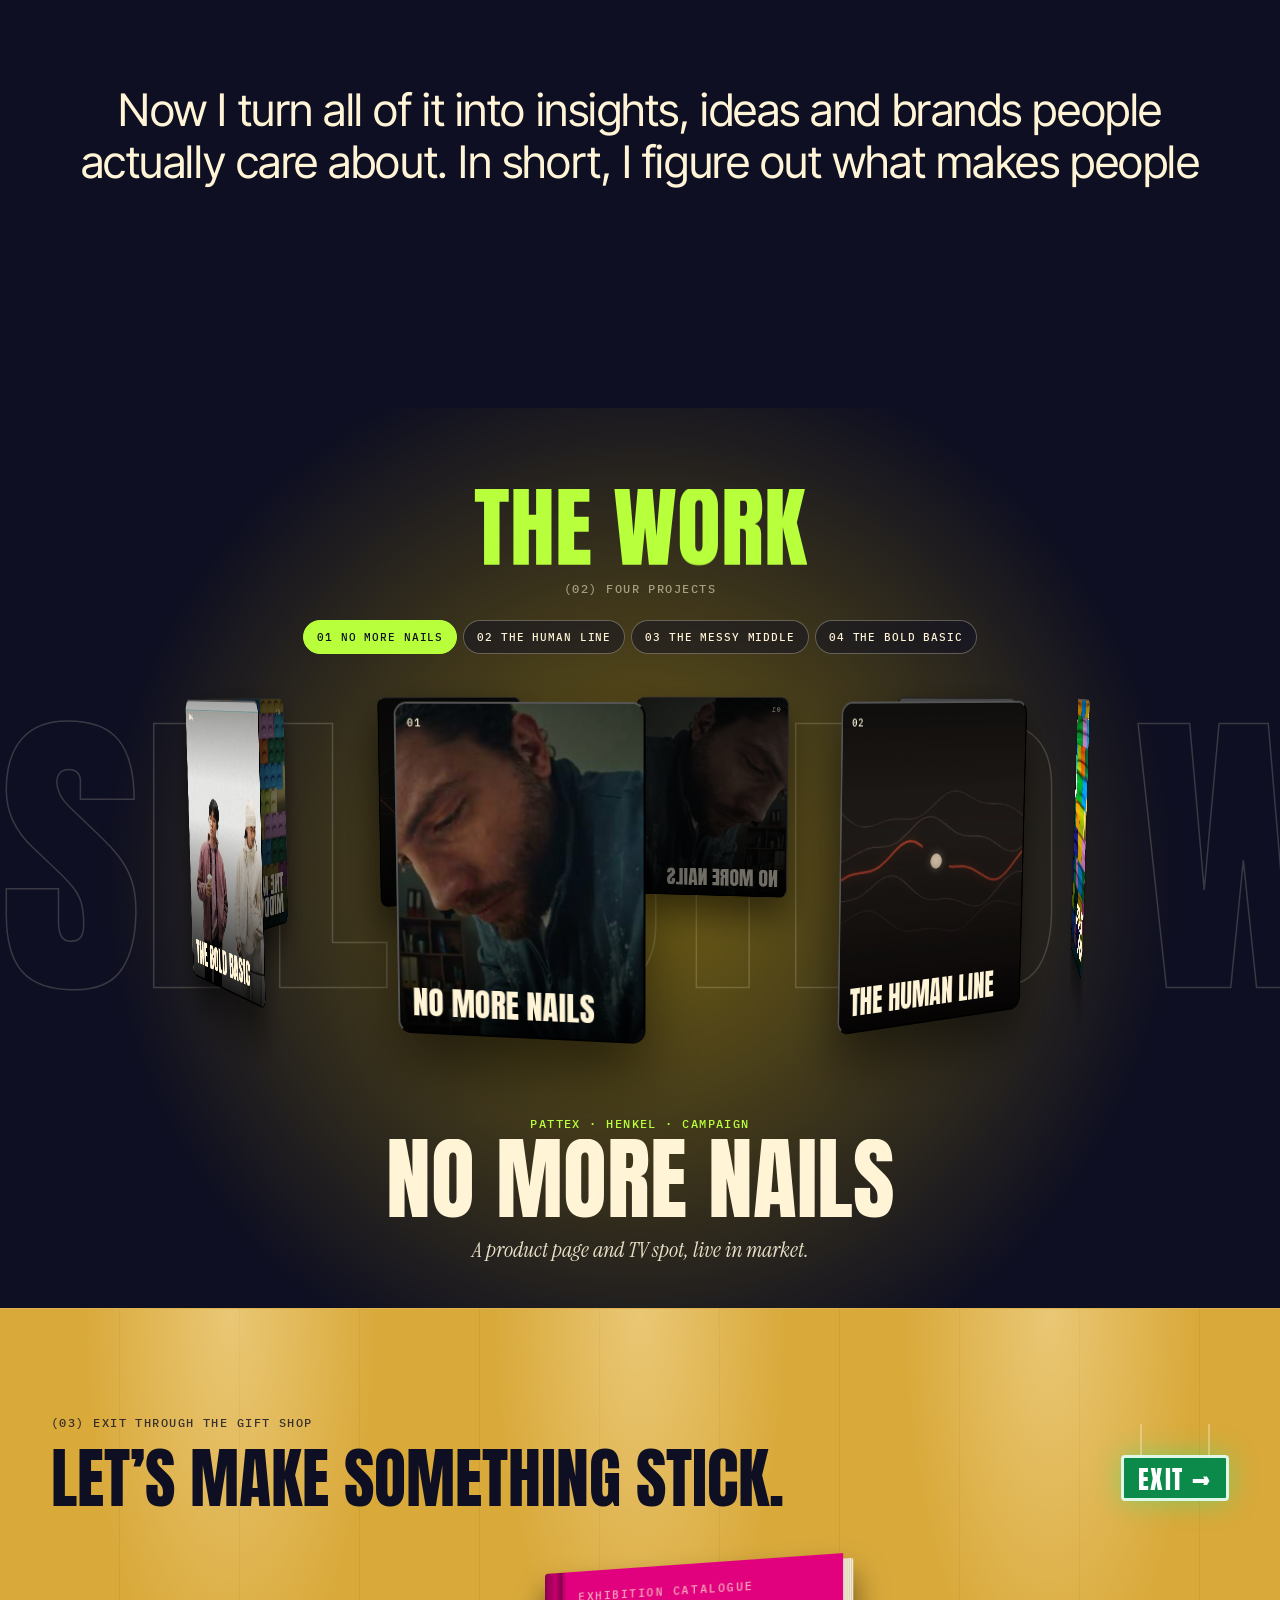
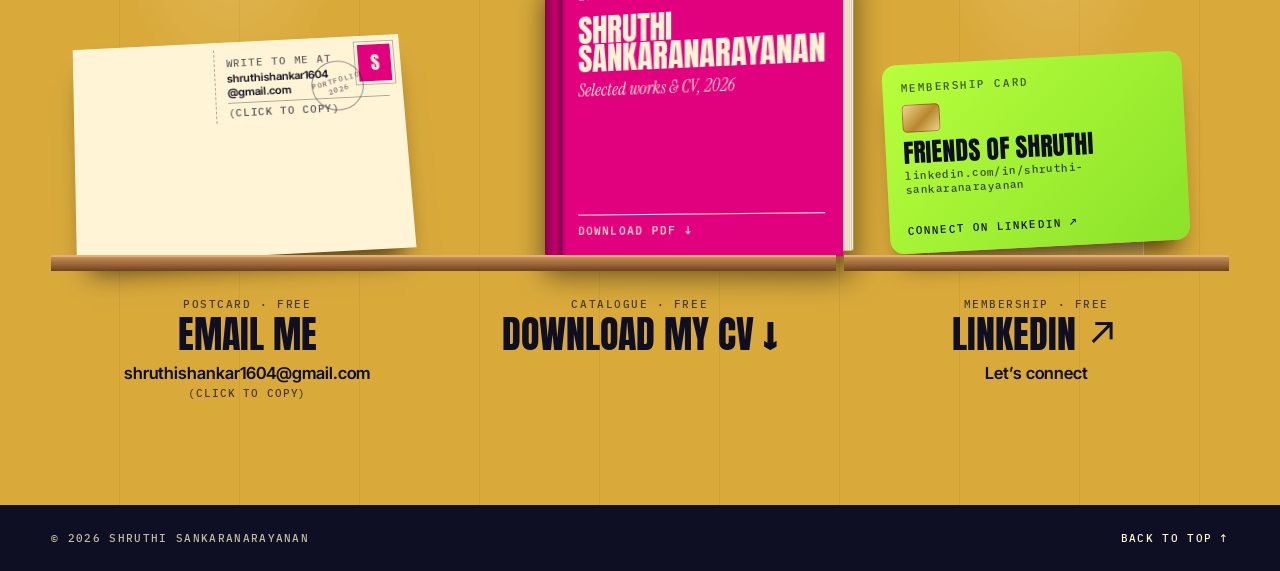
==== commit bbbe41b8: "Add files via upload" ====
--- a/index.html
+++ b/index.html
@@ -1,335 +1,1340 @@
 <!DOCTYPE html>
-<html lang="en">
+<html lang="en" data-nav="b">
 <head>
-  <meta charset="UTF-8" />
-  <meta name="viewport" content="width=device-width, initial-scale=1.0" />
-  <title>Shruthi Sankaranarayanan — Brand Marketing &amp; Strategy</title>
-  <meta name="description" content="Shruthi Sankaranarayanan — Brand marketing and strategy professional with experience at Henkel (Pattex), specialising in campaign development, brand architecture, and cross-market execution." />
-
-  <!-- Fonts -->
-  <link rel="preconnect" href="https://fonts.googleapis.com" />
-  <link rel="preconnect" href="https://fonts.gstatic.com" crossorigin />
-  <link href="https://fonts.googleapis.com/css2?family=Playfair+Display:ital,wght@0,400;0,600;0,700;1,400;1,600&family=IBM+Plex+Mono:wght@400;500&family=Inter:wght@300;400;500&display=swap" rel="stylesheet" />
-
-  <link rel="stylesheet" href="styles.css" />
+<meta charset="utf-8">
+<meta name="viewport" content="width=device-width,initial-scale=1">
+<meta name="description" content="Shruthi Sankaranarayanan is a brand strategist. Selected work: Pattex, LEGO, Uniqlo and a thesis on how brands use AI.">
+<meta property="og:type" content="website"><meta property="og:title" content="Shruthi Sankaranarayanan, Brand Strategist">
+<meta property="og:description" content="Shruthi Sankaranarayanan is a brand strategist. Selected work: Pattex, LEGO, Uniqlo and a thesis on how brands use AI."><meta property="og:image" content="og-hero.jpg">
+<meta name="twitter:card" content="summary_large_image">
+<link rel="icon" href="data:image/svg+xml,%3Csvg xmlns='http://www.w3.org/2000/svg' viewBox='0 0 64 64'%3E%3Ccircle cx='32' cy='32' r='32' fill='%23E1017E'/%3E%3Ctext x='32' y='45' text-anchor='middle' font-family='Impact,Arial Black,sans-serif' font-size='40' fill='%23FFF4D6'%3ES%3C/text%3E%3C/svg%3E">
+<title>Shruthi Sankaranarayanan · Brand Strategist</title>
+<link href="https://fonts.googleapis.com/css2?family=Anton&family=IBM+Plex+Mono:wght@500&family=Instrument+Serif:ital@0;1&family=Inter+Tight:wght@400;500;600;700&display=swap" rel="stylesheet">
+<style>
+:root{--ink:#0E0F22;--cream:#FFF4D6;--mag:#E1017E;--ind:#242D78;--acid:#B8FF3C;--but:#FFD84D;--dim:rgba(255,244,214,.55);--mono:'IBM Plex Mono',ui-monospace,monospace;--disp:Anton,'Inter Display Black','Inter Tight',Impact,sans-serif;--serif:'Instrument Serif',Georgia,serif}
+*{box-sizing:border-box;margin:0;padding:0}
+html,body{overflow-x:clip;background:var(--ink);color:var(--cream)}
+body{font-family:'Inter Tight',Inter,system-ui,sans-serif;-webkit-font-smoothing:antialiased}
+body::after{content:"";position:fixed;inset:-50%;z-index:90;pointer-events:none;opacity:.07;background-image:url("data:image/svg+xml,%3Csvg xmlns='http://www.w3.org/2000/svg' width='160' height='160'%3E%3Cfilter id='n'%3E%3CfeTurbulence type='fractalNoise' baseFrequency='.9' numOctaves='2'/%3E%3C/filter%3E%3Crect width='100%25' height='100%25' filter='url(%23n)'/%3E%3C/svg%3E");animation:gr .6s steps(3) infinite}
+@keyframes gr{33%{transform:translate(-4%,3%)}66%{transform:translate(3%,-5%)}}
+.mono{font:500 12px var(--mono);text-transform:uppercase;letter-spacing:.12em}
+a{color:inherit}
+/* global cursor */
+.dot{position:fixed;left:0;top:0;width:12px;height:12px;margin:-6px 0 0 -6px;border-radius:50%;background:var(--cream);mix-blend-mode:difference;z-index:95;pointer-events:none;transition:width .3s,height .3s,margin .3s}
+.dot.big{width:92px;height:92px;margin:-46px 0 0 -46px}
+.dot span{position:absolute;inset:0;display:grid;place-items:center;font:500 11px var(--mono);letter-spacing:.12em;color:#000;opacity:0}
+.dot.big span{opacity:1}
+@media (hover:none){.dot{display:none}}
+@media (hover:hover){body,a,button{cursor:none}}
+/* nav */
+.nav{position:fixed;left:0;right:0;top:0;z-index:80;display:flex;justify-content:space-between;align-items:center;padding:18px clamp(14px,3vw,34px);mix-blend-mode:difference;color:var(--cream)}
+.nav b{font:700 15px 'Inter Tight'}
+.nav nav{display:flex;gap:22px}.nav nav a{text-decoration:none}
+/* HERO */
+.hero{height:100svh;min-height:600px;position:relative;overflow:hidden}
+.duo{position:absolute;inset:0;overflow:hidden;background:var(--mag);isolation:isolate}
+.duo .bw{position:absolute;inset:0;width:100%;height:100%;object-fit:cover;object-position:50% 30%;filter:grayscale(1) contrast(1.15) brightness(1.05);mix-blend-mode:multiply}
+.duo::after{content:"";position:absolute;inset:0;background:var(--ind);mix-blend-mode:lighten;pointer-events:none}
+.duo .col{position:absolute;inset:0;width:100%;height:100%;object-fit:cover;object-position:50% 30%;z-index:2;-webkit-mask-image:radial-gradient(circle var(--sr,0px) at var(--mx,50%) var(--my,50%),#000 60%,transparent 100%);mask-image:radial-gradient(circle var(--sr,0px) at var(--mx,50%) var(--my,50%),#000 60%,transparent 100%)}
+.hero h1{position:absolute;left:50%;transform:translateX(-50%);width:max-content;bottom:-.08em;z-index:5;font:400 25vw/.8 var(--disp);letter-spacing:-.02em;text-transform:uppercase;color:var(--cream);mix-blend-mode:difference;pointer-events:none;white-space:nowrap}
+.hero h1 span{display:inline-block;transform:translateY(110%);animation:rise 1.1s cubic-bezier(.2,.8,.2,1) forwards}
+@keyframes rise{to{transform:none}}
+.side{position:absolute;right:clamp(12px,2vw,26px);top:50%;z-index:5;transform:translateY(-50%) rotate(180deg);writing-mode:vertical-rl;font:400 clamp(18px,2.2vw,30px)/1 var(--disp);letter-spacing:.18em;color:var(--but);text-transform:uppercase}
+.tag{position:absolute;left:clamp(14px,3vw,34px);top:30%;z-index:6;max-width:17ch;font:italic 400 clamp(30px,3.8vw,56px)/1 var(--serif)}
+.tag em{color:var(--but)}
+.role{position:absolute;left:clamp(14px,3vw,34px);top:calc(30% - 32px);z-index:6}
+.hint{position:absolute;left:clamp(14px,3vw,34px);top:calc(30% + clamp(120px,12vw,180px));z-index:6;opacity:.7}
+/* INTRO */
+.intro{position:relative;padding:clamp(52px,5.5vw,80px) clamp(14px,4vw,56px) clamp(63px,7.7vw,105px);max-width:1300px;margin:0 auto}
+.kick{color:var(--dim)}
+.intro h2{font:400 clamp(64px,11vw,170px)/.84 var(--disp);text-transform:uppercase;margin-top:18px;letter-spacing:-.005em}
+.intro h2 .m{color:var(--mag)}
+.aside{display:inline-flex;align-items:center;gap:10px;margin-top:8px;font:italic 400 clamp(19px,1.8vw,24px)/1.2 var(--serif);color:var(--acid);background:none;border:0;padding:0}
+.aside i{font-style:normal;display:inline-grid;place-items:center;width:28px;height:28px;border-radius:50%;border:1.5px solid var(--acid);font:500 14px 'Inter Tight';transition:transform .3s}
+.aside:hover i{transform:translateY(-4px)}
+.trio{display:grid;grid-template-columns:repeat(3,1fr);gap:clamp(20px,4vw,64px);margin-top:clamp(36px,4.2vw,58px);border-top:1px solid rgba(255,244,214,.2);padding-top:clamp(28px,2.8vw,42px)}
+.pp{position:relative}
+.face{width:min(100%,240px);aspect-ratio:1;border-radius:50%;overflow:hidden;position:relative;box-shadow:0 0 0 1px rgba(255,244,214,.5),0 0 0 10px var(--ink),0 0 0 11px rgba(255,244,214,.18)}
+.face img{width:100%;height:100%;object-fit:cover;display:block;transition:transform .8s cubic-bezier(.2,.8,.2,1)}
+.pp:hover .face img{transform:scale(1.1) rotate(-3deg)}
+.pp .no{display:block;margin-top:30px;color:var(--acid)}
+.pp b{display:block;margin-top:8px;font:400 clamp(36px,4vw,60px)/.88 var(--disp);text-transform:uppercase;transition:color .3s,letter-spacing .4s}
+.pp:hover b{color:var(--acid);letter-spacing:.02em}
+.pp em{display:block;margin-top:10px;font:italic 400 clamp(20px,1.9vw,26px)/1.15 var(--serif);color:#e9e0c8}
+.more{display:inline-flex;align-items:center;white-space:nowrap;margin-top:18px;font:500 11px var(--mono);letter-spacing:.08em;text-transform:uppercase;background:var(--mag);color:#fff;border-radius:999px;padding:8px 13px}
+.more span{max-width:0;overflow:hidden;transition:max-width .5s ease;display:inline-block;white-space:nowrap}
+.more:hover span{max-width:280px}
+.line{margin-top:clamp(60px,6.6vw,96px);text-align:center}
+.line p{font:400 clamp(19px,1.8vw,24px)/1.45 'Inter Tight';max-width:44ch;margin:0 auto 28px;color:#e9e0c8}
+.tcs{font:400 clamp(60px,11.5vw,180px)/.88 var(--disp);text-transform:uppercase}
+.tcs span{display:inline-block;transition:transform .5s cubic-bezier(.2,1.6,.4,1)}
+.tcs span:hover{transform:skewX(-10deg) translateY(-.05em)}
+.tcs .t1{color:var(--acid)}.tcs .t2{color:transparent;-webkit-text-stroke:2px var(--cream)}.tcs .t3{color:var(--mag)}
+/* WORK */
+.work{position:relative;height:100svh;min-height:680px;overflow:hidden;background:var(--ink);transition:background-color 1s}
+.glow{position:absolute;left:50%;top:52%;width:120vmax;height:120vmax;transform:translate(-50%,-50%);background:radial-gradient(closest-side,var(--g,rgba(225,1,126,.45)),transparent 70%);transition:background 1s;pointer-events:none;filter:blur(10px)}
+.bigmq{position:absolute;left:0;right:0;top:50%;transform:translateY(-50%);white-space:nowrap;font:400 clamp(140px,24vw,380px)/1 var(--disp);text-transform:uppercase;color:transparent;-webkit-text-stroke:1.5px rgba(255,244,214,.18);pointer-events:none}
+.bigmq div{display:inline-block;animation:mq 40s linear infinite}
+@keyframes mq{to{transform:translateX(-50%)}}
+.wtop{position:absolute;left:0;right:0;top:clamp(70px,9vh,100px);z-index:5;display:flex;justify-content:space-between;align-items:end;padding:0 clamp(14px,3vw,34px)}
+.wtop h2{font:400 clamp(48px,7vw,110px)/.85 var(--disp);text-transform:uppercase}
+.wtop h2 span{color:var(--acid)}
+.stage{position:absolute;inset:0;perspective:1600px;z-index:3;touch-action:pan-y}
+.ring{position:absolute;left:50%;top:45%;transform-style:preserve-3d}
+.cd:focus-visible{outline:2px solid var(--acid);outline-offset:4px}
+.cd{position:absolute;left:0;top:0;width:var(--cw);height:calc(var(--cw)*1.3);margin-left:calc(var(--cw)/-2);margin-top:calc(var(--cw)*-.65);border-radius:14px;overflow:hidden;background:#000;box-shadow:0 30px 60px rgba(0,0,0,.5);transition:filter .4s,box-shadow .4s}
+.cd img{position:absolute;inset:0;width:100%;height:100%;object-fit:cover;transition:transform 1s cubic-bezier(.2,.8,.2,1)}
+.cd .rgb{mix-blend-mode:screen;opacity:0;transition:opacity .25s,transform .25s}
+.cd .r1{filter:url(#red)}.cd .r2{filter:url(#cyan)}
+.cd:hover .rgb{opacity:.9}.cd:hover .r1{transform:translate(-7px,0) scale(1.06)}.cd:hover .r2{transform:translate(7px,0) scale(1.06)}
+.cd:hover img.main{transform:scale(1.06)}
+.cd .lb{position:absolute;left:12px;right:12px;bottom:12px;z-index:3;display:flex;justify-content:space-between;font:500 11px var(--mono);letter-spacing:.08em;text-transform:uppercase;color:#fff;text-shadow:0 1px 6px rgba(0,0,0,.6)}
+.cd.back{filter:brightness(.45) saturate(.6)}
+.wmeta{position:absolute;left:0;right:0;bottom:clamp(26px,5vh,54px);z-index:6;text-align:center;pointer-events:none;padding:0 16px}
+.wmeta .k{color:var(--acid)}
+.wmeta h3{font:400 clamp(44px,7vw,110px)/.9 var(--disp);text-transform:uppercase;margin-top:8px;height:1em;overflow:hidden}
+.wmeta h3 span{display:inline-block;transition:transform .5s cubic-bezier(.2,.8,.2,1)}
+.wmeta h3.out span{transform:translateY(105%)}
+.wmeta p{font:italic 400 clamp(18px,1.7vw,23px)/1.2 var(--serif);margin-top:8px;color:#e9e0c8}
+.whint{position:absolute;right:clamp(14px,3vw,34px);bottom:clamp(26px,5vh,54px);z-index:6;color:var(--dim)}
+/* CONTACT */
+.ct{background:var(--mag);color:var(--cream);padding:clamp(100px,12vw,150px) 0 40px;overflow:hidden;position:relative}
+.ct .mono.k{padding:0 clamp(14px,3vw,34px);display:block;color:rgba(255,244,214,.75)}
+.mq2{white-space:nowrap;font:400 clamp(80px,15vw,240px)/1 var(--disp);text-transform:uppercase;margin-top:20px}
+.mq2 div{display:inline-block;animation:mq 26s linear infinite}
+.mq2 i{font-style:normal;color:var(--acid);margin:0 .2em}
+.mq2 .o{color:transparent;-webkit-text-stroke:2px var(--cream)}
+.btns{display:flex;flex-wrap:wrap;gap:14px;padding:clamp(40px,5vw,70px) clamp(14px,3vw,34px) 0}
+.mag{display:inline-flex;align-items:center;gap:10px;font:500 14px var(--mono);letter-spacing:.06em;text-transform:uppercase;padding:20px 26px;border-radius:999px;border:1.5px solid var(--cream);color:var(--cream);background:transparent;text-decoration:none;transition:background .25s,color .25s;will-change:transform}
+.mag:hover{background:var(--cream);color:var(--mag)}
+.mag.pri{background:var(--ink);border-color:var(--ink)}.mag.pri:hover{background:var(--acid);color:var(--ink);border-color:var(--acid)}
+/* project panels (the real ones) */
+html.lock{overflow:hidden}
+.panel{position:fixed;inset:0;z-index:85;overflow:auto;background:var(--ink);display:flex;flex-direction:column;visibility:hidden;opacity:0;transform:translateY(28px) scale(.985);overscroll-behavior:contain;transition:opacity .35s ease,transform .5s cubic-bezier(.2,.8,.2,1),visibility 0s .5s}
+.panel.open{visibility:visible;opacity:1;transform:none;transition:opacity .35s ease,transform .5s cubic-bezier(.2,.8,.2,1),visibility 0s}
+.panel>section{flex:1 0 auto;display:flex;flex-direction:column;justify-content:center}
+.panel .thesis-card,.panel .lego-card,.panel .uniqlo-card{width:100%}
+.panel-close{position:fixed;top:max(14px,env(safe-area-inset-top));right:14px;z-index:5;border:0;border-radius:999px;background:var(--cream);color:var(--ink);padding:13px 18px;font:500 12px var(--mono);letter-spacing:.1em;text-transform:uppercase;transition:background .25s,transform .25s}
+.panel-close:hover,.panel-close:focus-visible{background:var(--acid);transform:scale(1.05)}
+.panel-nav{position:sticky;bottom:0;z-index:4;display:flex;justify-content:space-between;gap:12px;padding:14px clamp(14px,3vw,34px);background:var(--ink);border-top:1px solid rgba(255,244,214,.15)}
+.panel-nav button{border:0;border-radius:999px;background:var(--cream);color:var(--ink);padding:13px 20px;font:500 12px var(--mono);letter-spacing:.08em;text-transform:uppercase;transition:background .25s,transform .25s}
+.panel-nav button:hover,.panel-nav button:focus-visible{background:var(--acid);transform:translateY(-2px)}
+.thesis {
+    background: repeating-linear-gradient(90deg, #2F6B4F 0 38px, #F3EAD3 38px 76px);
+    padding: clamp(2rem, 4.5vw, 4rem) clamp(1.5rem, 5vw, 5rem);
+  }
+.thesis-card {
+    max-width: 1100px; margin: 0 auto; background: #F8F1DE; border: 4px solid #1F4A36; border-radius: 18px;
+    box-shadow: 0 18px 0 rgba(20, 50, 36, .35); padding: clamp(1.2rem, 3vw, 2.4rem);
+  }
+.thesis-kicker {
+    font-family: 'Inter', system-ui, sans-serif; font-weight: 600; text-transform: uppercase; letter-spacing: .2em;
+    font-size: clamp(.7rem, .95vw, .9rem); color: #2F6B4F; text-align: center; margin-bottom: .6em;
+  }
+.thesis h2 {
+    font-family: 'Archivo Black', 'Arial Black', Impact, sans-serif; font-weight: 400; text-align: center; text-transform: uppercase;
+    font-size: clamp(2rem, 5vw, 4.6rem); line-height: 1; letter-spacing: -.015em; color: #1F4A36;
+  }
+.thesis h2 em { font-style: normal; color: #C2482A; }
+.thesis-sub {
+    font-family: 'Playfair Display', Georgia, serif; font-style: italic; font-weight: 800; text-align: center; color: #302039;
+    font-size: clamp(1.05rem, 1.7vw, 1.7rem); line-height: 1.4; margin: .6em auto 1.2em; max-width: 36em; text-wrap: balance;
+  }
+.deck { position: relative; border-radius: 12px; overflow: hidden; background: #1c1a17; aspect-ratio: 16 / 9; }
+.deck img { position: absolute; inset: 0; width: 100%; height: 100%; object-fit: contain; opacity: 0; transition: opacity .35s ease; }
+.deck img.on { opacity: 1; }
+.deck button {
+    position: absolute; top: 50%; transform: translateY(-50%); z-index: 2; width: clamp(38px, 4.4vw, 56px); aspect-ratio: 1; border-radius: 50%;
+    border: 2px solid #fff; background: rgba(0, 0, 0, .55); color: #fff; font-size: clamp(1.1rem, 1.8vw, 1.6rem); cursor: pointer; line-height: 1;
+  }
+.deck button:hover, .deck button:focus-visible { background: #C2482A; }
+.deck .prev { left: .8rem; }
+.deck .next { right: .8rem; }
+.deck-count { text-align: center; margin-top: .8rem; font-family: 'Inter', system-ui, sans-serif; font-weight: 600; font-size: .9rem; color: #1F4A36; }
+.lego { background: #C80E12 url("[data-uri]") 0 0 / 256px 256px repeat; padding: clamp(2rem, 4.5vw, 4rem) clamp(1.5rem, 5vw, 5rem); }
+.lego-card {
+    max-width: 1100px; margin: 0 auto; background: #FFD500; border: 4px solid #1b1b1b; border-radius: 18px;
+    box-shadow: 0 14px 0 rgba(90, 0, 4, .55); padding: clamp(1.2rem, 3vw, 2.4rem);
+  }
+.lego-kicker {
+    font-family: 'Inter', system-ui, sans-serif; font-weight: 600; text-transform: uppercase; letter-spacing: .2em;
+    font-size: clamp(.7rem, .95vw, .9rem); color: #7a0a0d; text-align: center; margin-bottom: .6em;
+  }
+.lego h2 {
+    font-family: 'Archivo Black', 'Arial Black', Impact, sans-serif; font-weight: 400; text-align: center; text-transform: uppercase;
+    font-size: clamp(2rem, 5vw, 4.6rem); line-height: 1; letter-spacing: -.015em; color: #1b1b1b;
+  }
+.lego h2 em { font-style: normal; color: #C80E12; }
+.lego-sub {
+    font-family: 'Playfair Display', Georgia, serif; font-style: italic; font-weight: 800; text-align: center; color: #1b1b1b;
+    font-size: clamp(1.05rem, 1.7vw, 1.7rem); line-height: 1.4; margin: .6em auto 1.2em; max-width: 36em; text-wrap: balance;
+  }
+.lego .deck-count { color: #1b1b1b; }
+.lego .deck button:hover, .lego .deck button:focus-visible { background: #C80E12; }
+.uniqlo { background: #D6D1C8 url("[data-uri]") 0 0 / 520px 510px repeat; padding: clamp(2rem, 4.5vw, 4rem) clamp(1.5rem, 5vw, 5rem); position: relative; }
+.uniqlo::before, .uniqlo::after {
+    content: ""; position: absolute; left: 0; right: 0; height: 0; border-top: 4px dashed #E60012; opacity: .9;
+  }
+.uniqlo::before { top: 14px; }
+.uniqlo::after { bottom: 14px; }
+.uniqlo-card {
+    max-width: 1100px; margin: 0 auto; background: #fff; border: 4px solid #E60012; border-radius: 6px;
+    box-shadow: 0 16px 30px rgba(60, 50, 40, .28); padding: clamp(1.2rem, 3vw, 2.4rem); position: relative;
+  }
+.uniqlo-card::before {      /* a hang-tag hole and string */
+    content: ""; position: absolute; top: -16px; left: 50%; width: 22px; height: 22px; margin-left: -11px; border-radius: 50%;
+    background: #D6D1C8; border: 4px solid #E60012; box-sizing: border-box;
+  }
+.uniqlo-kicker {
+    font-family: 'Inter', system-ui, sans-serif; font-weight: 600; text-transform: uppercase; letter-spacing: .2em;
+    font-size: clamp(.7rem, .95vw, .9rem); color: #6a6a6a; text-align: center; margin: .6em 0;
+  }
+.uniqlo h2 {
+    font-family: 'Archivo Black', 'Arial Black', Impact, sans-serif; font-weight: 400; text-align: center; text-transform: uppercase;
+    font-size: clamp(2rem, 5vw, 4.6rem); line-height: 1; letter-spacing: -.015em; color: #111;
+  }
+.uniqlo h2 em { font-style: normal; color: #E60012; }
+.uniqlo-sub {
+    font-family: 'Playfair Display', Georgia, serif; font-style: italic; font-weight: 800; text-align: center; color: #111;
+    font-size: clamp(1.05rem, 1.7vw, 1.7rem); line-height: 1.4; margin: .6em auto 1.2em; max-width: 36em;
+  }
+.uniqlo .deck-count { color: #111; }
+.uniqlo .deck button:hover, .uniqlo .deck button:focus-visible { background: #E60012; }
+.project { background: url("[data-uri]") center top / auto, #14100e; background-size: clamp(900px, 80vw, 1300px) auto; background-repeat: repeat; color: #fff; padding: clamp(1.1rem, 2.2vw, 2rem) clamp(1.5rem, 5vw, 5rem) clamp(1.4rem, 2.8vw, 2.4rem); }
+.project-head { text-align: center; margin-bottom: clamp(.9rem, 1.8vw, 1.5rem); }
+.project-num {
+    display: block; font-family: 'Anton', Impact, 'Arial Narrow', sans-serif; font-size: clamp(1rem, 1.6vw, 1.5rem);
+    letter-spacing: .3em; color: #FFEC9A; margin-bottom: .5em;
+  }
+.project-head h2 .y { color: #FFD200; }
+.project-head h2 { display: flex; align-items: center; justify-content: center; gap: clamp(.5rem, 1.2vw, 1.2rem); flex-wrap: wrap; }
+.pattex-logo { display: block; height: clamp(84px, 9.4vw, 140px); width: auto; margin: 0; }
+.project-head h2 {
+    font-family: 'Archivo Black', 'Arial Black', Impact, sans-serif; font-weight: 400; text-transform: uppercase;
+    font-size: clamp(2rem, 5.2vw, 5.2rem); line-height: 1; letter-spacing: -.015em; word-spacing: -.08em;
+  }
+.project-inner {
+    max-width: 1240px; margin: 0 auto; display: grid;
+    grid-template-columns: minmax(0, 1fr) minmax(0, 1fr); gap: clamp(1.5rem, 4vw, 4rem); align-items: start;
+  }
+.shot { position: relative; display: block; aspect-ratio: 16 / 9; border-radius: 16px; overflow: hidden; box-shadow: 0 24px 60px rgba(255, 255, 255, .08); }
+.shot img { display: block; width: 100%; height: 100%; object-fit: cover; transition: transform .6s ease, filter .4s; }
+.shot:hover img, .shot:focus-visible img { transform: scale(1.03); filter: brightness(.9); }
+.shot .badge {
+    position: absolute; right: 1rem; top: 1rem; background: rgba(0, 0, 0, .72); color: #fff; border-radius: 999px;
+    padding: .5em 1em; font-family: 'Inter', system-ui, sans-serif; font-weight: 600; font-size: clamp(.75rem, 1vw, .95rem);
+  }
+.play {
+    position: absolute; left: 50%; top: 50%; width: clamp(56px, 7vw, 88px); aspect-ratio: 1; transform: translate(-50%, -50%);
+    border-radius: 50%; background: rgba(0, 0, 0, .62); border: 3px solid #fff; display: grid; place-items: center; transition: background .25s, transform .25s;
+  }
+.play::after { content: ""; margin-left: 8%; border-style: solid; border-width: .9em 0 .9em 1.5em; border-color: transparent transparent transparent #fff; font-size: clamp(.7rem, 1.1vw, 1rem); }
+.shot:hover .play, .shot:focus-visible .play { background: rgba(255, 236, 154, .9); transform: translate(-50%, -50%) scale(1.06); }
+.shot:hover .play::after, .shot:focus-visible .play::after { border-left-color: #000; }
+.project-note {
+    margin-top: .8rem; text-align: center; font-family: 'Playfair Display', Georgia, serif; font-weight: 700;
+    font-size: clamp(1.05rem, 1.6vw, 1.6rem); line-height: 1.5;
+  }
+@media (max-width: 860px) {.project-inner { grid-template-columns: 1fr; }}
+.panel > section { min-height: 100%; display: flex; flex-direction: column; justify-content: center; }
+.panel .thesis-card, .panel .lego-card, .panel .uniqlo-card { width: 100%; }
+@media (prefers-reduced-motion: reduce) {.panel, .panel.open { transition: opacity .2s; transform: none; }}
+.panel > section { flex: 1 0 auto; min-height: 0 !important; }
+.deck-bar { height: 4px; border-radius: 2px; background: rgba(0, 0, 0, .18); margin-top: .7rem; overflow: hidden; }
+.deck-bar i { display: block; height: 100%; width: 0; background: currentColor; transition: width .3s; }
+.deck { touch-action: pan-y; }
+#panel-thesis, #panel-thesis .thesis { background: #F28A2B; }
+#panel-thesis .thesis-card { border-color: #6f3200; box-shadow: 0 18px 0 rgba(90, 35, 0, .35); }
+#panel-uniqlo, #panel-uniqlo .uniqlo { background: #E60012; }
+#panel-uniqlo .uniqlo::before, #panel-uniqlo .uniqlo::after { display: none; }
+#panel-uniqlo .uniqlo-card { border-color: #6f000a; }
+#panel-uniqlo .uniqlo-card::before { background: #E60012; border-color: #6f000a; }
+.project-note { font-weight: 400 !important; }
+.toast{position:fixed;left:50%;bottom:24px;z-index:96;transform:translateX(-50%) translateY(160%);background:var(--acid);color:var(--ink);font:700 15px 'Inter Tight';padding:12px 18px;border-radius:999px;transition:transform .35s cubic-bezier(.2,1.4,.4,1)}
+.toast.on{transform:translateX(-50%)}
+@media (max-width:760px){.wmeta h3{height:auto;font-size:clamp(34px,10vw,60px)}.trio{grid-template-columns:1fr;gap:60px}.nav nav,.hint{display:none}.tag{top:22%}.role{top:calc(22% - 30px)}.whint{display:none}}
+@media (prefers-reduced-motion:reduce){*{animation:none!important;transition:none!important}.hero h1 span{transform:none}}
+
+/* ---- v4b: panels restyled ---- */
+#panel-pattex{--ac:#FFD200}#panel-thesis{--ac:#C8462A}#panel-lego{--ac:#0A8CFF}#panel-uniqlo{--ac:#E60012}
+.panel,.panel>section,.panel .thesis,.panel .lego,.panel .uniqlo,.panel .project{background:var(--ink)!important;background-image:none!important}
+.panel{border-top:4px solid var(--ac)}
+.panel>section{padding:clamp(10px,1.6vw,22px) clamp(14px,3vw,34px) clamp(14px,2vw,26px)!important;justify-content:flex-start!important}
+.panel .thesis-card,.panel .lego-card,.panel .uniqlo-card{background:none!important;border:0!important;box-shadow:none!important;padding:0!important;max-width:none!important;border-radius:0!important}
+.panel .uniqlo::before,.panel .uniqlo::after,.panel .uniqlo-card::before{display:none!important}
+.panel .thesis-kicker,.panel .thesis h2,.panel .thesis-sub,.panel .lego-kicker,.panel .lego h2,.panel .lego-sub,.panel .uniqlo-kicker,.panel .uniqlo h2,.panel .uniqlo-sub,.panel .project-head{display:none!important}
+.ph{padding:clamp(14px,2vw,22px) clamp(14px,3vw,34px) 0;padding-right:150px}
+.ph .mono{color:var(--ac);display:block}
+.ph h3{font:400 clamp(30px,3.6vw,52px)/.95 var(--disp);text-transform:uppercase;margin-top:6px}
+.four{display:grid;grid-template-columns:repeat(4,1fr);gap:clamp(10px,2vw,28px);padding:14px clamp(14px,3vw,34px) 4px}
+.four div{border-top:1px solid rgba(255,244,214,.25);padding-top:8px}
+.four b{display:block;font:500 11px var(--mono);letter-spacing:.12em;text-transform:uppercase;color:var(--ac)}
+.four span{display:block;margin-top:5px;font:400 14px/1.35 'Inter Tight',sans-serif;color:var(--dim)}
+.panel .deck{width:min(100%,calc((100svh - 310px)*16/9));min-width:min(100%,320px);margin:0 auto;border-radius:10px}
+.panel .deck-count{color:var(--dim)!important;font-family:var(--mono)!important}
+.panel .deck-bar{background:rgba(255,244,214,.18)!important;max-width:min(100%,calc((100svh - 310px)*16/9));margin-left:auto;margin-right:auto}
+.panel .deck-bar i{background:var(--ac)!important}
+.panel .deck button:hover,.panel .deck button:focus-visible{background:var(--ac)!important}
+.panel .shot .badge{background:rgba(14,15,34,.8)}
+.panel .project-note{color:var(--cream);font-family:'Inter Tight',sans-serif;font-weight:400}
+@media (max-width:760px){.four{grid-template-columns:1fr 1fr}.ph{padding-right:110px}.panel .deck{width:100%}}
+
+.ctx{margin-top:16px;font:400 clamp(16px,1.4vw,19px)/1.4 'Inter Tight',sans-serif;color:rgba(255,244,214,.75)}
+.prev{margin-top:clamp(22px,2.4vw,34px);padding-top:14px;border-top:1px solid rgba(255,244,214,.12);color:var(--dim);font-size:11px;letter-spacing:.14em}
+
+.cd .gr{position:absolute;inset:0;z-index:2;background:linear-gradient(180deg,rgba(0,0,0,.35) 0,transparent 28%,transparent 42%,rgba(0,0,0,.88) 100%)}
+.cd .no{position:absolute;left:12px;top:12px;z-index:3;font:500 11px var(--mono);letter-spacing:.1em;color:var(--cream)}
+.cd .nm{position:absolute;left:14px;right:12px;bottom:14px;z-index:3;text-align:left;font:400 clamp(20px,calc(var(--cw)*.135),34px)/.95 var(--disp);text-transform:uppercase;color:var(--cream)}
+.mrow{display:none}
+@media (max-width:759px){
+ .stage{display:none}
+ .mrow{display:flex;position:absolute;left:0;right:0;top:calc(clamp(70px,9vh,100px) + 70px);z-index:4;gap:14px;padding:0 24px;overflow-x:auto;scroll-snap-type:x mandatory;scrollbar-width:none;-webkit-overflow-scrolling:touch}
+ .mrow::-webkit-scrollbar{display:none}
+ .mc{flex:0 0 calc(100vw - 48px);aspect-ratio:1/.92;scroll-snap-align:center;position:relative;border:0;padding:0;border-radius:14px;overflow:hidden;background:#000;box-shadow:0 24px 44px rgba(0,0,0,.5)}
+ .mc img{position:absolute;inset:0;width:100%;height:100%;object-fit:cover}
+ .mc .gr{position:absolute;inset:0;background:linear-gradient(180deg,rgba(0,0,0,.35),transparent 30%,transparent 50%,rgba(0,0,0,.8))}
+ .mc .no{position:absolute;left:14px;top:14px;font:500 11px var(--mono);color:var(--cream)}
+ .whint{display:none}
+}
+/* reveals */
+.rv{display:block;overflow:hidden;padding-bottom:.1em;margin-bottom:-.1em}
+.rvi{display:inline-block;will-change:transform}
+.rvj .rvi{transform:translateY(112%)}
+.rvj .rv.in .rvi{transform:none;transition:transform .8s cubic-bezier(.2,.7,.2,1)}
+@media (prefers-reduced-motion:reduce){.rvj .rvi,.rvj .rv.in .rvi{transform:none!important;transition:none!important}}
+
+.hero.wall{height:auto;min-height:100svh;background:var(--mag);overflow:hidden;padding:clamp(64px,7vw,92px) clamp(10px,1.6vw,22px) clamp(24px,3vw,44px)}
+.grid{--c:clamp(40px,4.4vw,70px);display:grid;grid-template-columns:repeat(auto-fill,minmax(var(--c),1fr));grid-auto-rows:var(--c);grid-auto-flow:dense;gap:clamp(8px,.9vw,14px)}
+.fr{margin:0;background:#FFF6E6;border:4px solid #1b1420;padding:5px;box-shadow:0 10px 20px rgba(60,0,35,.38);min-width:0;min-height:0}
+.fr img{display:block;width:100%;height:100%;object-fit:cover}
+.fr.p{grid-column:span 2;grid-row:span 3}.fr.l{grid-column:span 3;grid-row:span 2}.fr.s{grid-column:span 2;grid-row:span 2}
+.plq{position:absolute;inset:0;pointer-events:none;z-index:5}
+.plaque{position:sticky;top:calc(50svh - 46px);width:max-content;max-width:94vw;margin:0 auto;background:var(--cream);color:var(--ink);text-align:center;padding:clamp(16px,2vw,28px) clamp(20px,3.6vw,56px);box-shadow:0 0 0 6px #1b1420,0 24px 50px rgba(0,0,0,.5)}
+.plaque h1{font:400 clamp(22px,5.2vw,84px)/1 var(--disp);text-transform:uppercase;white-space:nowrap;letter-spacing:.01em}
+.hero.wall .plaque h1{position:static;left:auto;bottom:auto;transform:none;width:auto;mix-blend-mode:normal;color:var(--ink);pointer-events:auto;font-size:clamp(22px,5.2vw,84px);line-height:1}
+.plaque .mono{display:block;margin-top:10px;color:var(--mag);mix-blend-mode:normal}
+@media (max-width:760px){.fr:nth-child(n+31){display:none}.grid{--c:clamp(38px,11vw,60px)}}
+@media (hover:hover){body,a,button{cursor:auto!important}}
+:root{--magenta:#E1017E;--indigo:#242D78;--teal:#01BEAA;--butter:#FFD84D}
+.contact{position:relative;z-index:1}
+.contact { position: relative; overflow: hidden; padding: clamp(3rem, 7vw, 6rem) clamp(1.5rem, 5vw, 5rem) clamp(1.2rem, 2.4vw, 2rem); text-align: center; background: #CDEBB4 url("[data-uri]") 0 0 / 512px 512px repeat; color: #302039; }
+.contact { padding-bottom: 3.4rem; min-height: clamp(540px, 42vw, 640px); display: flex; flex-direction: column; align-items: center; justify-content: center; }
+.contact::before { content: ""; position: absolute; inset: 0; z-index: 0; background: url("[data-uri]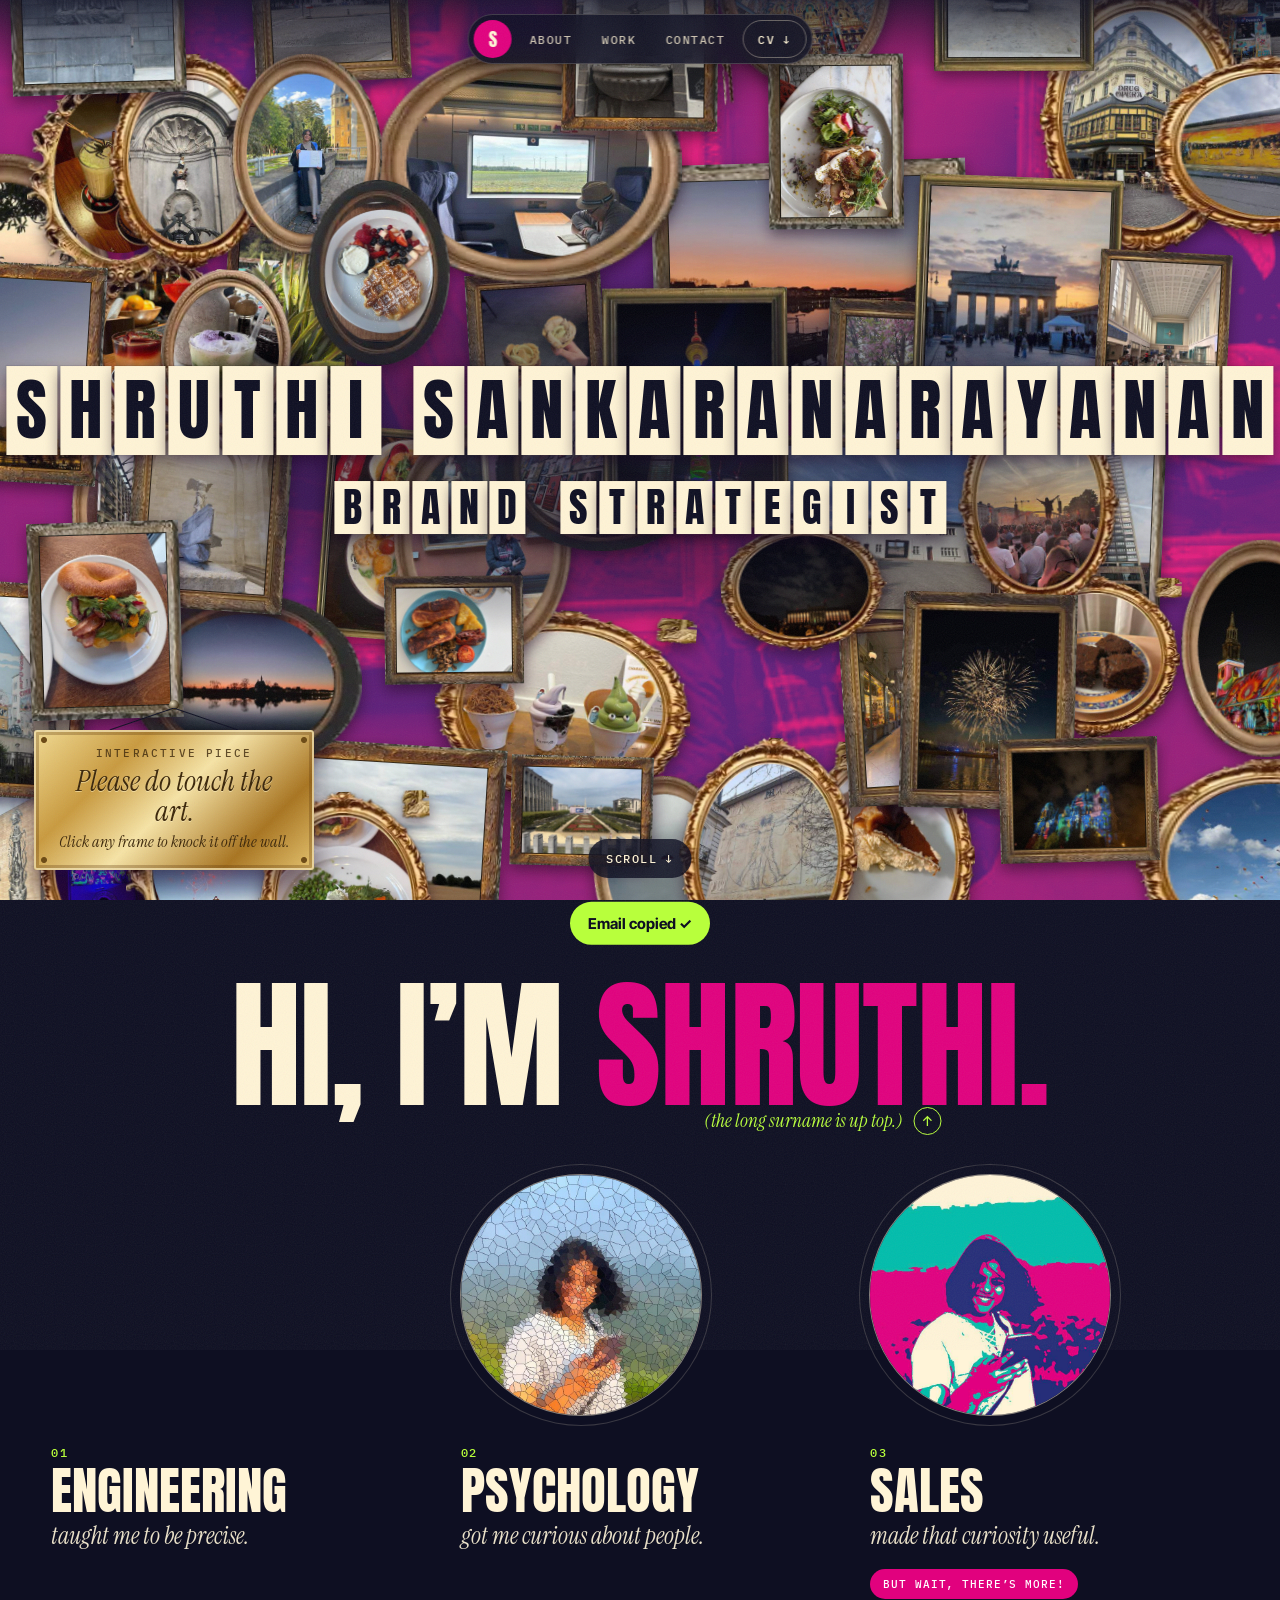
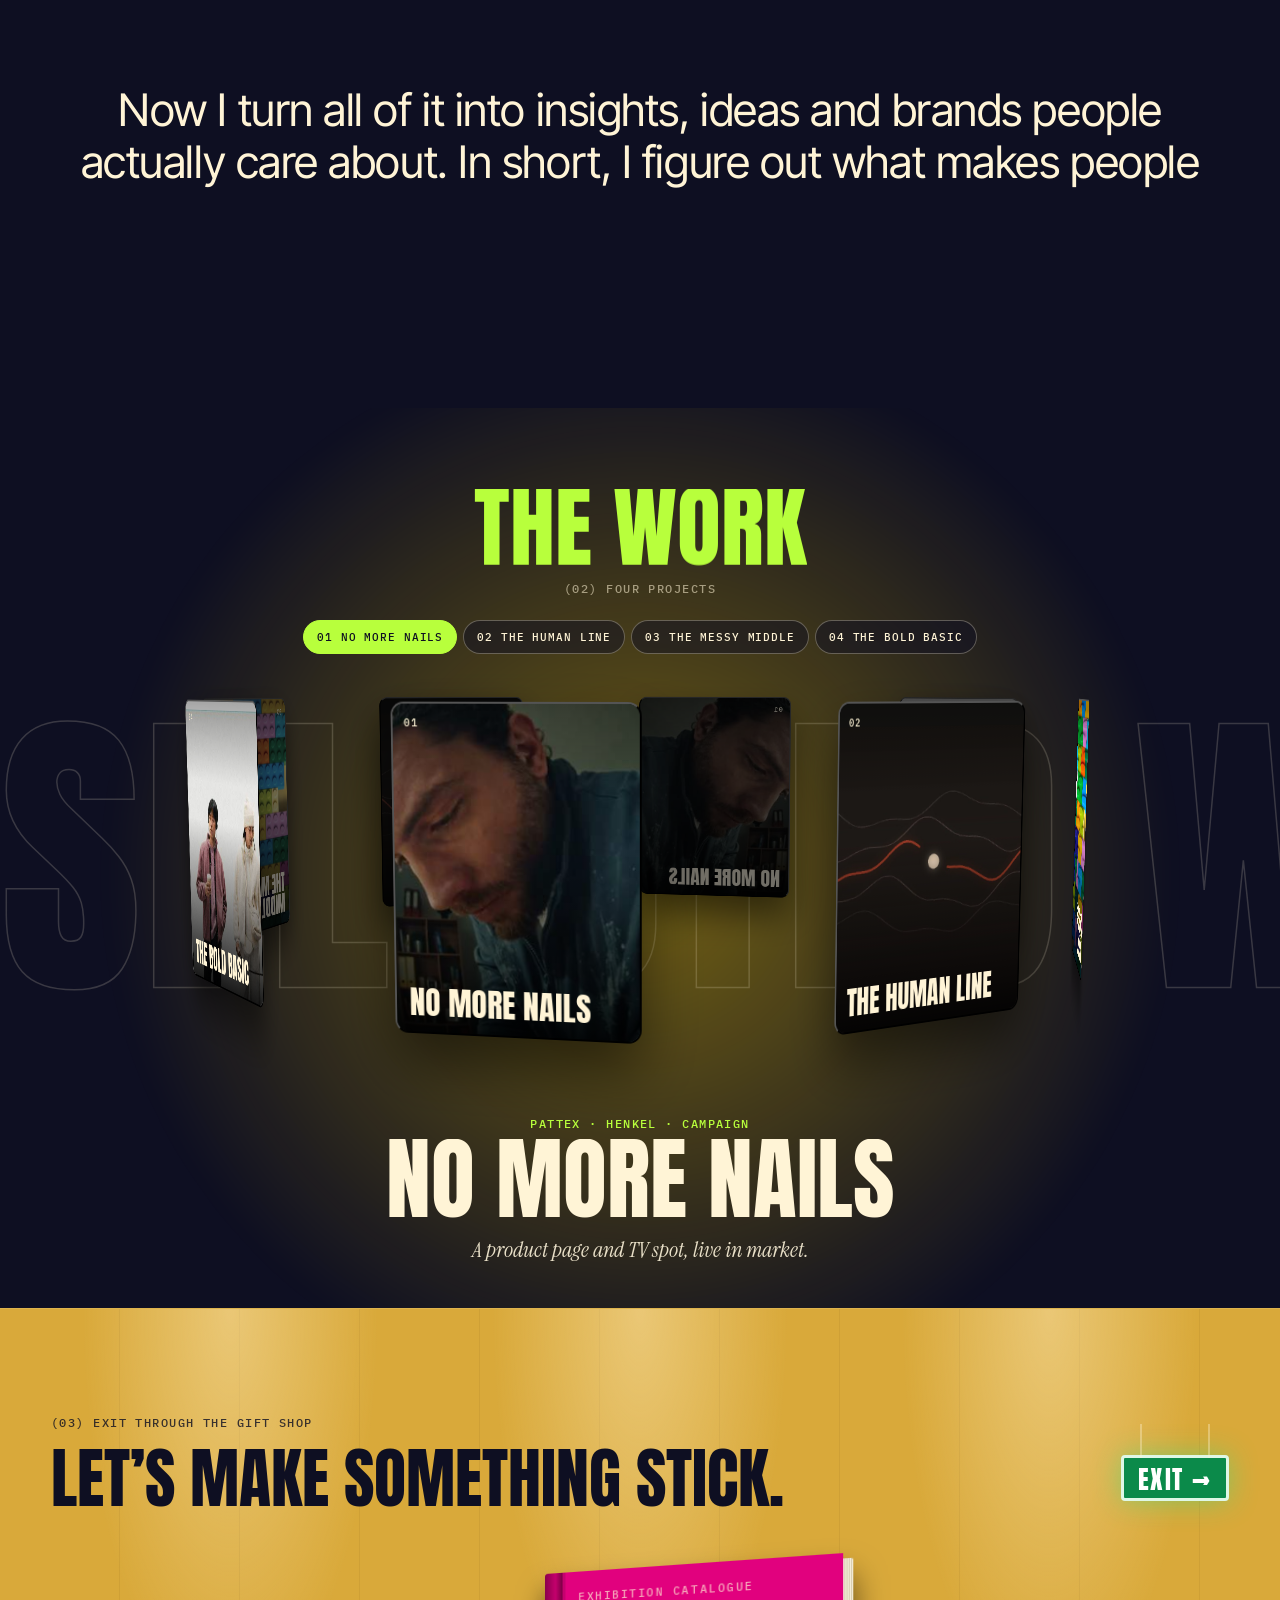
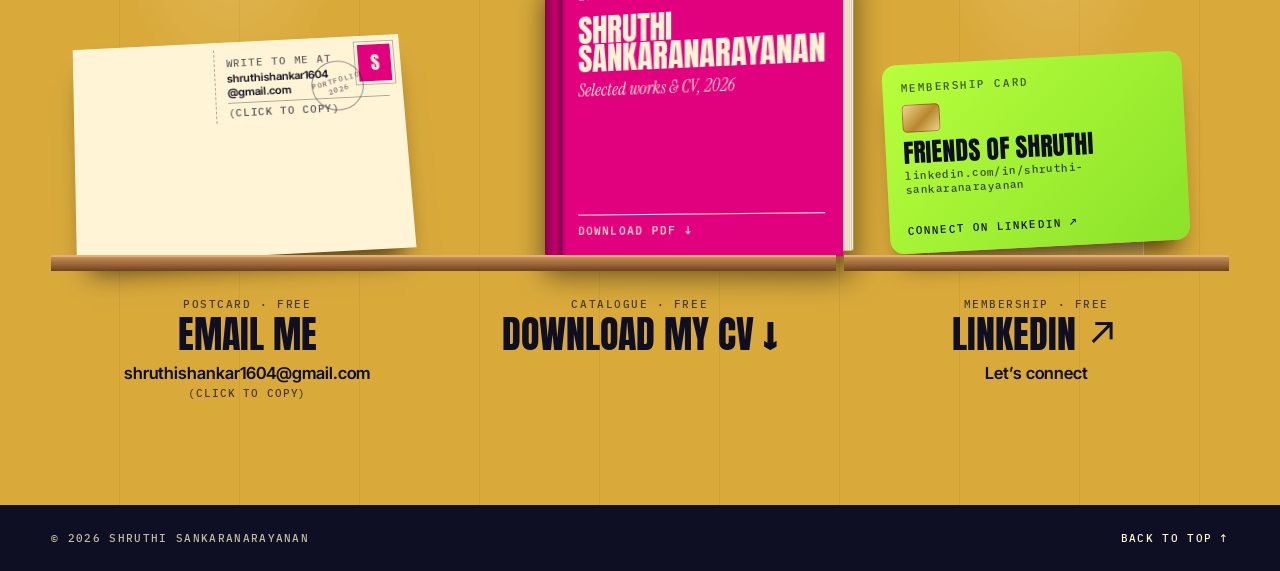
==== commit d031a8b8: "Add files via upload" ====
--- a/index.html
+++ b/index.html
@@ -5,7 +5,7 @@
 <meta name="viewport" content="width=device-width,initial-scale=1">
 <meta name="description" content="Shruthi Sankaranarayanan is a brand strategist. Selected work: Pattex, LEGO, Uniqlo and a thesis on how brands use AI.">
 <meta property="og:type" content="website"><meta property="og:title" content="Shruthi Sankaranarayanan, Brand Strategist">
-<meta property="og:description" content="Shruthi Sankaranarayanan is a brand strategist. Selected work: Pattex, LEGO, Uniqlo and a thesis on how brands use AI."><meta property="og:image" content="og-hero.jpg">
+<meta property="og:description" content="Shruthi Sankaranarayanan is a brand strategist. Selected work: Pattex, LEGO, Uniqlo and a thesis on how brands use AI."><meta property="og:image" content="https://shruthi-sankaranarayanan-portfolio.vercel.app/og-hero.png"><meta property="og:image:width" content="1200"><meta property="og:image:height" content="630"><meta name="twitter:image" content="https://shruthi-sankaranarayanan-portfolio.vercel.app/og-hero.png">
 <meta name="twitter:card" content="summary_large_image">
 <link rel="icon" href="data:image/svg+xml,%3Csvg xmlns='http://www.w3.org/2000/svg' viewBox='0 0 64 64'%3E%3Ccircle cx='32' cy='32' r='32' fill='%23E1017E'/%3E%3Ctext x='32' y='45' text-anchor='middle' font-family='Impact,Arial Black,sans-serif' font-size='40' fill='%23FFF4D6'%3ES%3C/text%3E%3C/svg%3E">
 <title>Shruthi Sankaranarayanan · Brand Strategist</title>
@@ -879,10 +879,7 @@
 
 /* ---- mobile pass ---- */
 *{-webkit-tap-highlight-color:transparent}
-@media (hover:none){
- .more{white-space:normal;display:inline-block;border-radius:16px;line-height:1.5}
- .more span{max-width:none;display:inline;white-space:normal}
-}
+
 @media (max-width:760px){
  .intro h2{font-size:clamp(52px,15vw,80px);line-height:.9}
  .intro h2 .m .aside{position:static;transform:none;display:flex;justify-content:center;margin-top:14px;white-space:normal;font-size:17px}
@@ -942,6 +939,40 @@
 .plc.has.half .plc-a{display:block;background:var(--mag);color:#fff;animation:nudge 2.4s ease-in-out infinite}
 .plc.has.half .plc-a:hover{background:var(--ink);animation:none}
 @keyframes nudge{0%,80%,100%{transform:none}85%{transform:rotate(-3deg) scale(1.04)}90%{transform:rotate(3deg) scale(1.04)}95%{transform:rotate(-1deg)}}
+
+/* ---- mobile pass 2 ---- */
+.face,.tcs span,.more{touch-action:manipulation;cursor:pointer}
+.more.open span{max-width:280px}
+@media (max-width:760px){
+ html{scroll-snap-type:none}
+ .hero.gal .nm .row{flex-wrap:nowrap!important;gap:.5vw!important}
+ .hero.gal .nm .r1 .sp{flex:0 0 2vw!important;width:2vw!important;height:auto}
+ .hero.gal .nm .r2 .sp{width:2vw}
+ .hero.gal .nm .big{--fs:calc((100vw - 24px)/21.5)!important;width:calc(var(--fs)*.84)!important;height:calc(var(--fs)*1.34)}
+ .hero.gal .nm .sm{--fs:calc((100vw - 24px)/15)!important;width:calc(var(--fs)*.9)!important;height:calc(var(--fs)*1.34)}
+ .plc{top:12px;left:10px}
+ .plc::before,.plc::after{display:none}
+ .plc-card{width:auto;max-width:180px;padding:8px 12px 10px;gap:3px}
+ .plc-k{font-size:9px}.plc-t{font-size:17px}.plc-s{display:none!important}
+ .plc-n{padding-top:4px}.plc-n b{font-size:24px}.plc-n span{font-size:9px}
+ .plc button{padding:8px 10px;font-size:10px}
+ .hero.gal.cleared .plc-card>*:not(.plc-h){display:none!important}
+ .hero.gal.cleared .plc-card{padding:6px}
+ .more.open{white-space:normal;border-radius:16px;line-height:1.5}
+ .more.open span{max-width:none;display:inline;white-space:normal}
+ .face{width:min(56vw,210px)}
+ .pp b{font-size:clamp(32px,9vw,40px)}.pp em{font-size:19px}
+ .trio{gap:48px!important}
+ .shop-head h2{font-size:10.5cqw}
+ .exit{font-size:16px;padding:6px 10px 4px}
+ .shop .shelf{margin-top:30px;row-gap:36px}
+ .slot{padding-top:18px}
+ .pcard{width:min(100%,290px)}
+ .book{width:150px;height:210px}
+ .bk-cover b{font-size:22px}.bk-sub{font-size:14px}
+ .member{width:min(100%,240px)}.mc b{font-size:20px}
+ .act{margin-top:14px}.act b{font-size:26px}.act-v{font-size:14px}
+}
 </style>
 </head>
 <body>
@@ -1308,8 +1339,8 @@
  function show(n){if(n===k)return;k=n;face.classList.toggle('real',k===1);
   if(reduce){img.src=srcs[k];return}
   face.animate(OUT[i],{duration:380,easing:'ease-in'}).onfinish=function(){img.src=srcs[k];face.animate(IN[i],{duration:800,easing:'cubic-bezier(.2,1.5,.4,1)'})}}
- if(hov){face.addEventListener('mouseenter',function(){show(1)});face.addEventListener('mouseleave',function(){show(0)});face.addEventListener('click',sticker)}
- else face.addEventListener('click',function(){show(1-k);if(k)sticker()});
+ face.addEventListener('pointerenter',function(e){if(e.pointerType==='mouse')show(1)});face.addEventListener('pointerleave',function(e){if(e.pointerType==='mouse')show(0)});
+ face.addEventListener('pointerup',function(e){if(e.pointerType==='mouse')sticker();else{show(1-k);if(k)sticker()}});
  face.addEventListener('keydown',function(e){if(e.key==='Enter'||e.key===' '){e.preventDefault();show(1-k);if(k)sticker()}});
  faces.push({show:show,sticker:sticker})});
 var trio=document.querySelector('.intro .trio');
@@ -1335,6 +1366,10 @@
 
 var pcp=document.getElementById('pc-photo'),duo=document.querySelector('.duo .bw');if(pcp&&duo)pcp.src=duo.src;
 if(matchMedia('(hover:none)').matches){var ps=document.querySelector('.plc-s');if(ps)ps.textContent='Tap any frame to knock it off the wall.'}
+(function(){var mo=document.querySelector('.intro .more');if(mo)mo.addEventListener('click',function(){mo.classList.toggle('open')});
+ if(!matchMedia('(max-width:760px)').matches)return;var S=1.9;
+ document.querySelectorAll('.hero.gal .wall .pic').forEach(function(p){var st=p.style,l=parseFloat(st.left),t=parseFloat(st.top),w=parseFloat(st.width),hh=parseFloat(st.height),bw=parseFloat(st.borderWidth);
+  if(isNaN(w))return;st.left=(l+w/2-w*S/2)+'vw';st.top='calc('+t+'% - '+(hh*(S-1)/2).toFixed(2)+'vw)';st.width=(w*S).toFixed(2)+'vw';st.height=(hh*S).toFixed(2)+'vw';if(!isNaN(bw))st.borderWidth=(bw*S).toFixed(2)+'vw'})})();
 </script>
 </body>
 </html>
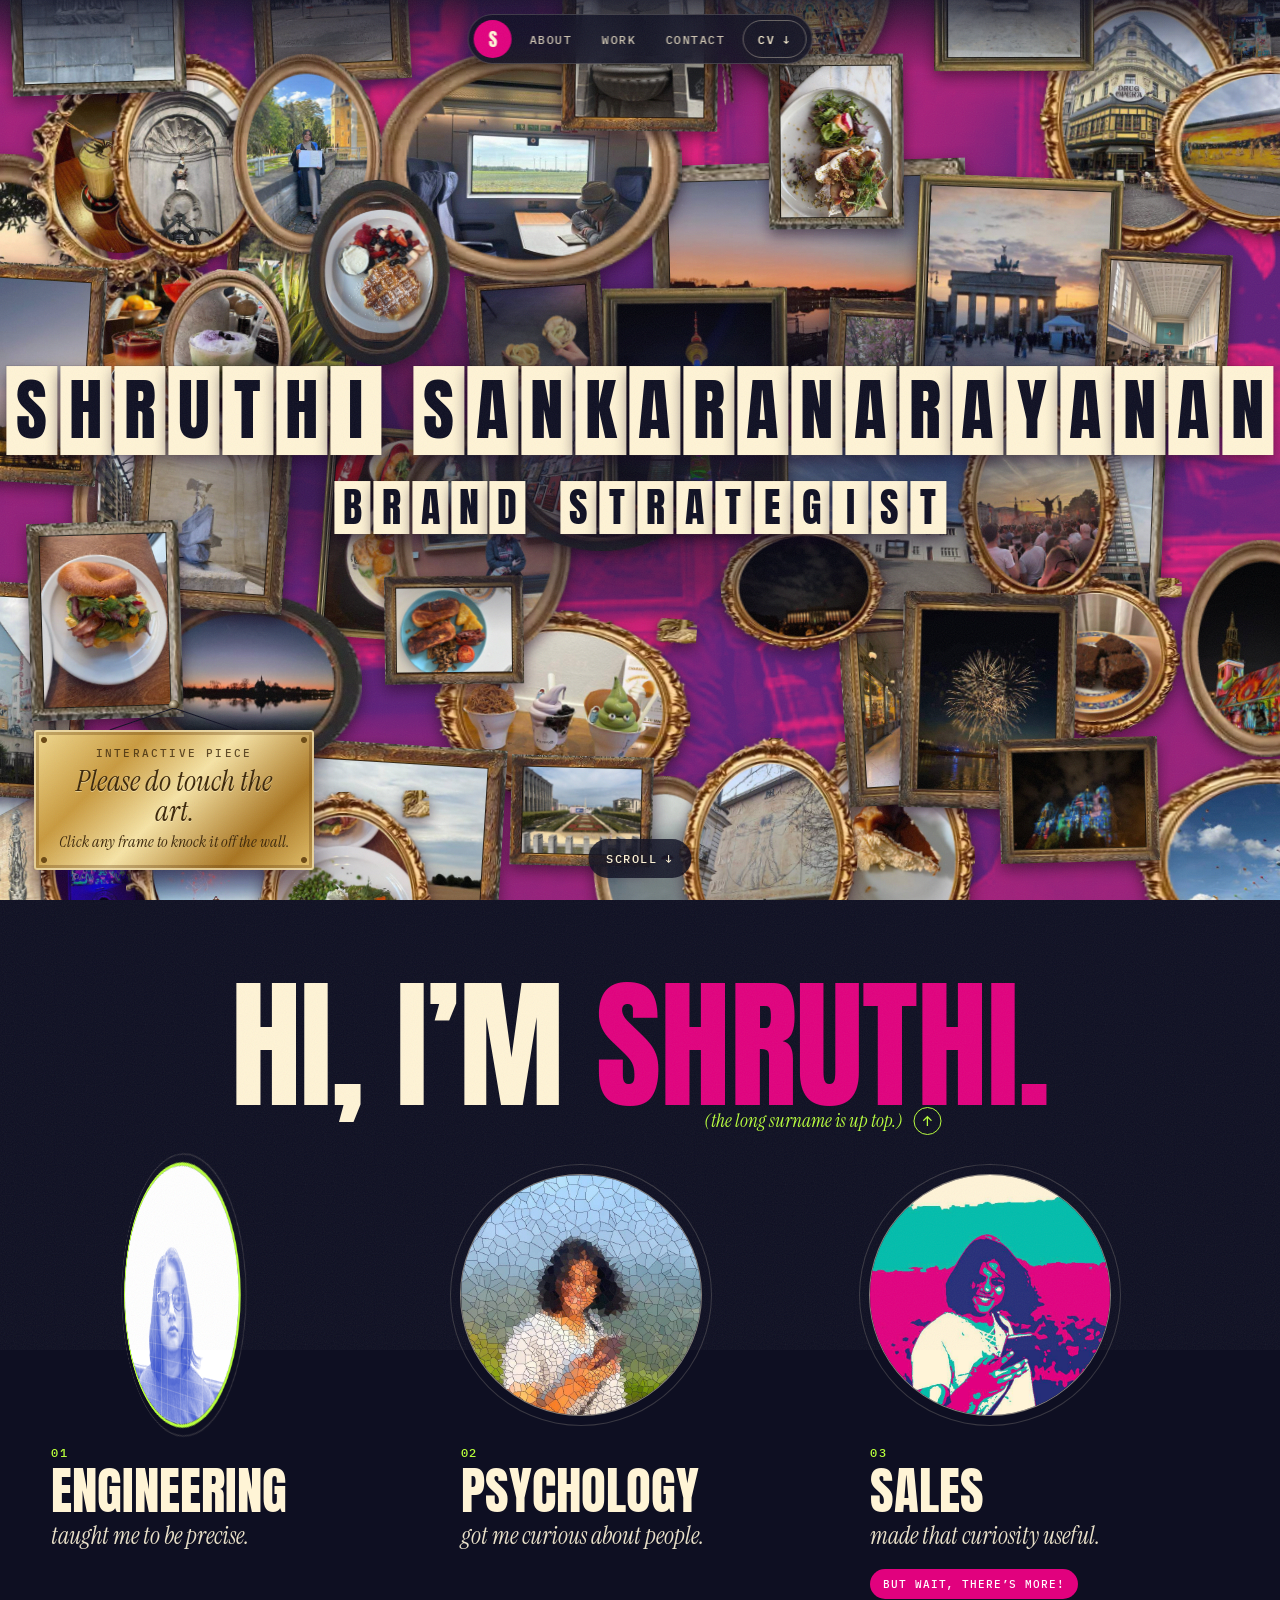
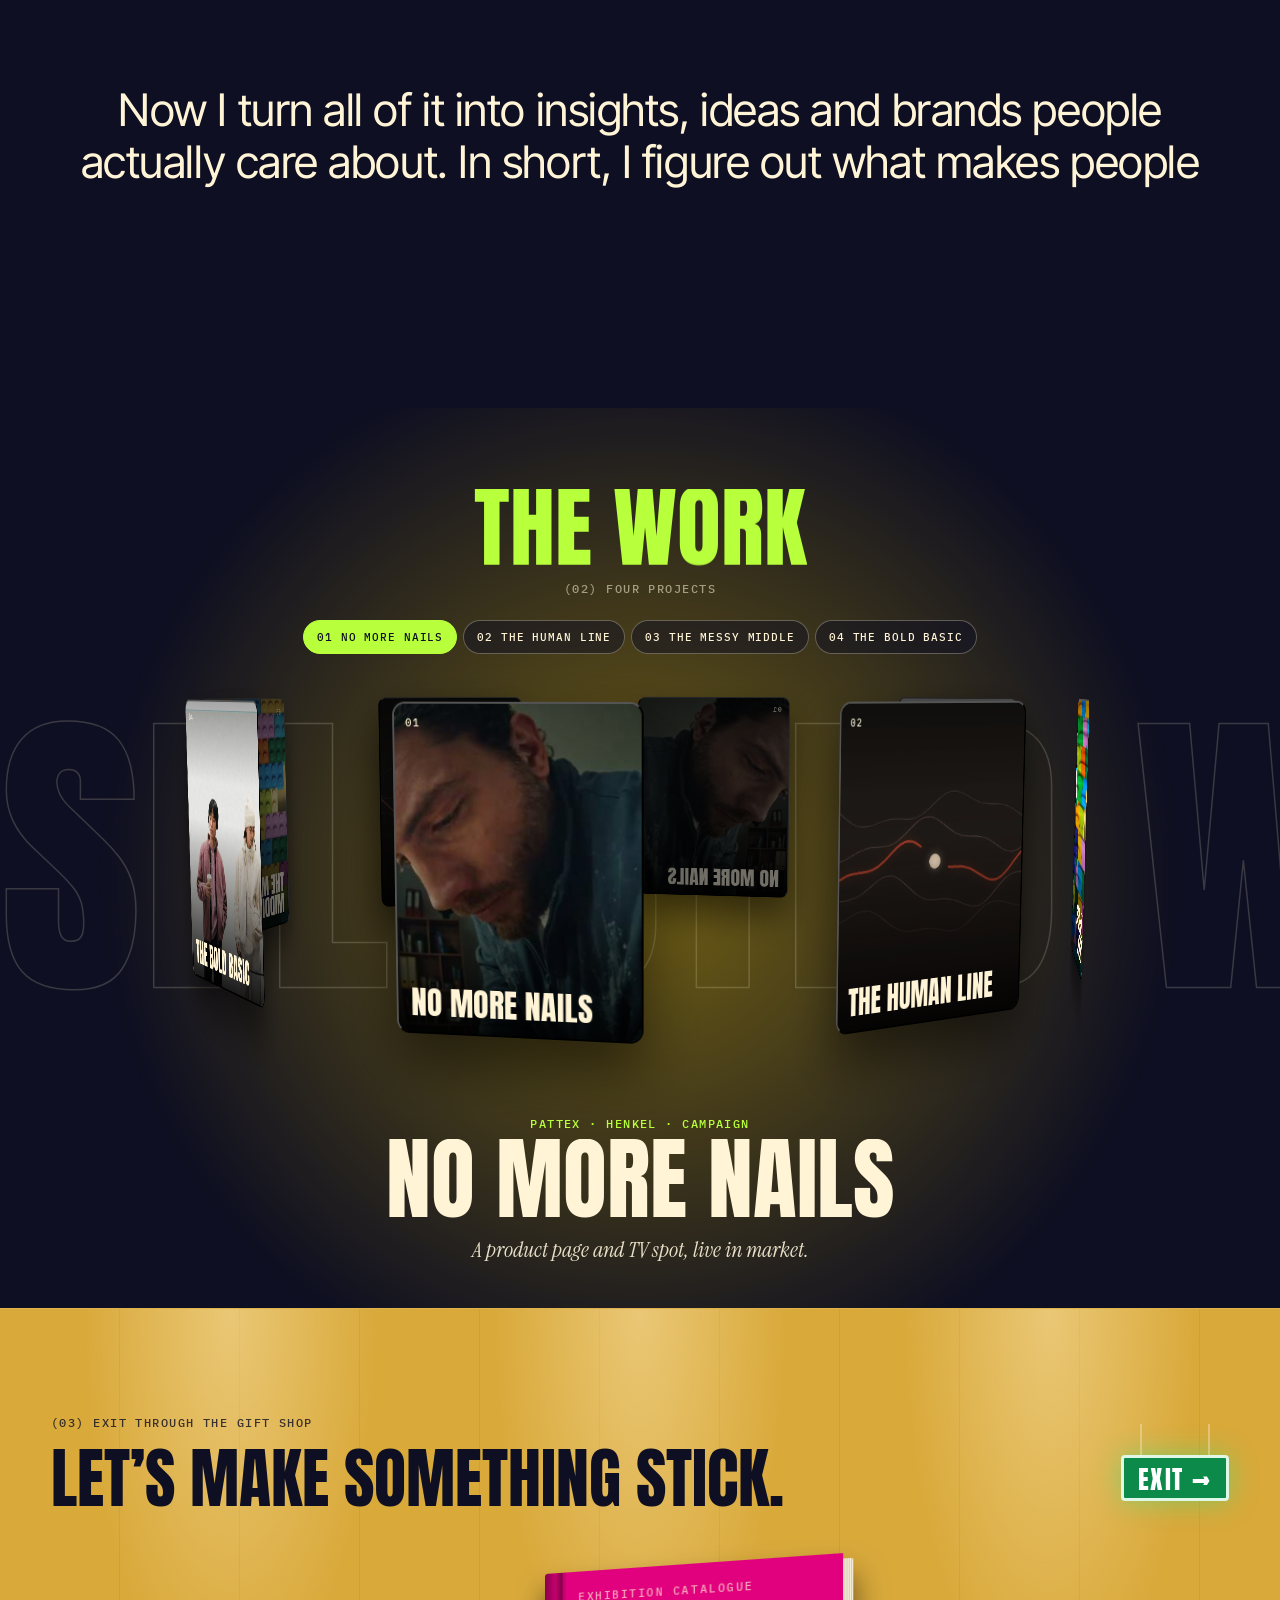
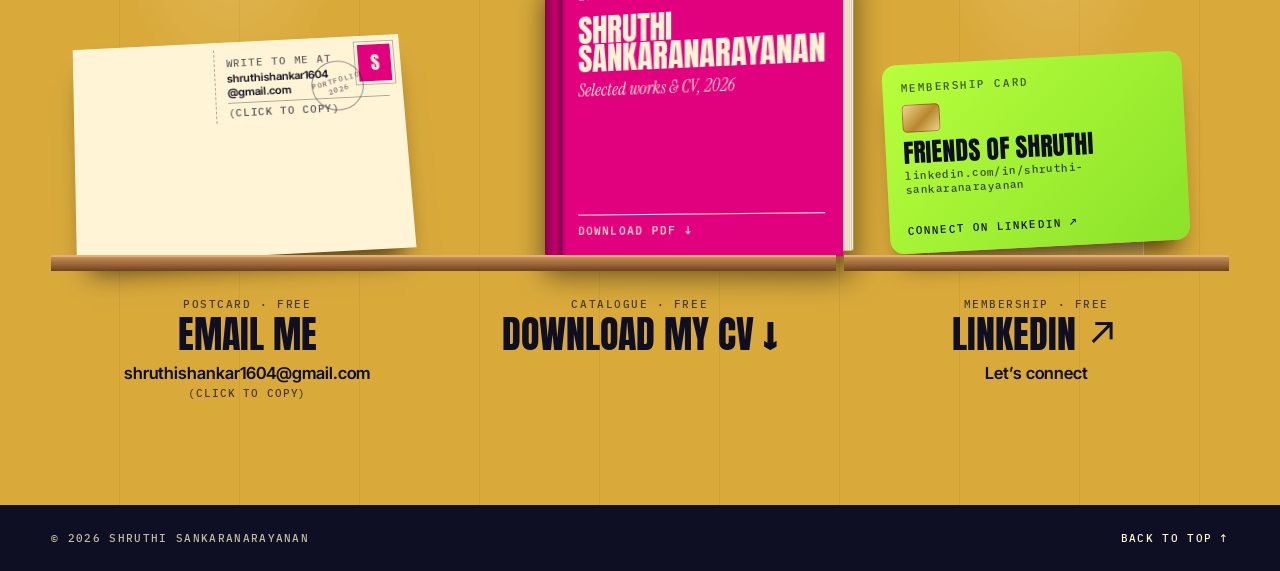
==== commit 7a4a4041: "Add files via upload" ====
--- a/index.html
+++ b/index.html
@@ -973,6 +973,9 @@
  .member{width:min(100%,240px)}.mc b{font-size:20px}
  .act{margin-top:14px}.act b{font-size:26px}.act-v{font-size:14px}
 }
+.toast{opacity:0;visibility:hidden;pointer-events:none;transition:transform .35s cubic-bezier(.2,1.4,.4,1),opacity .25s,visibility 0s .35s}
+.toast.on{opacity:1;visibility:visible;transition:transform .35s cubic-bezier(.2,1.4,.4,1),opacity .25s}
+@media (max-width:760px){.toast{bottom:calc(90px + env(safe-area-inset-bottom))}}
 </style>
 </head>
 <body>
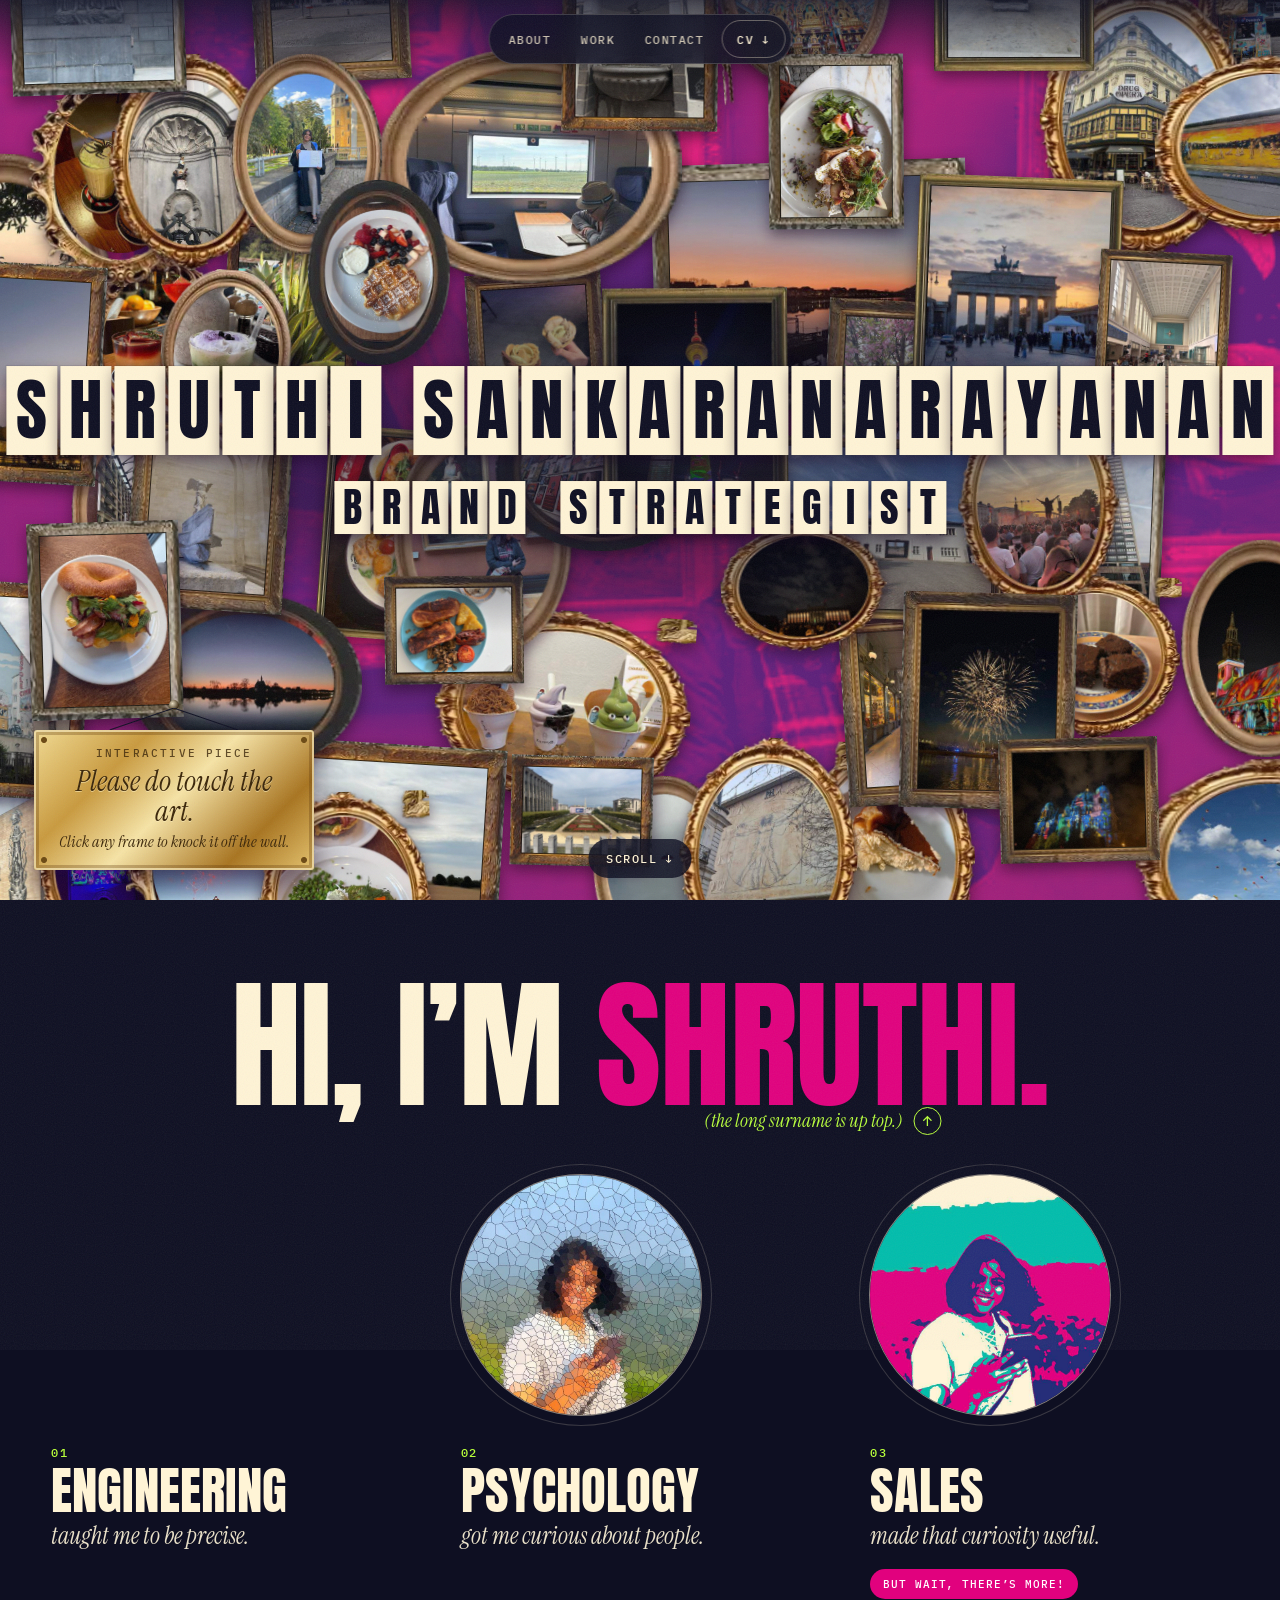
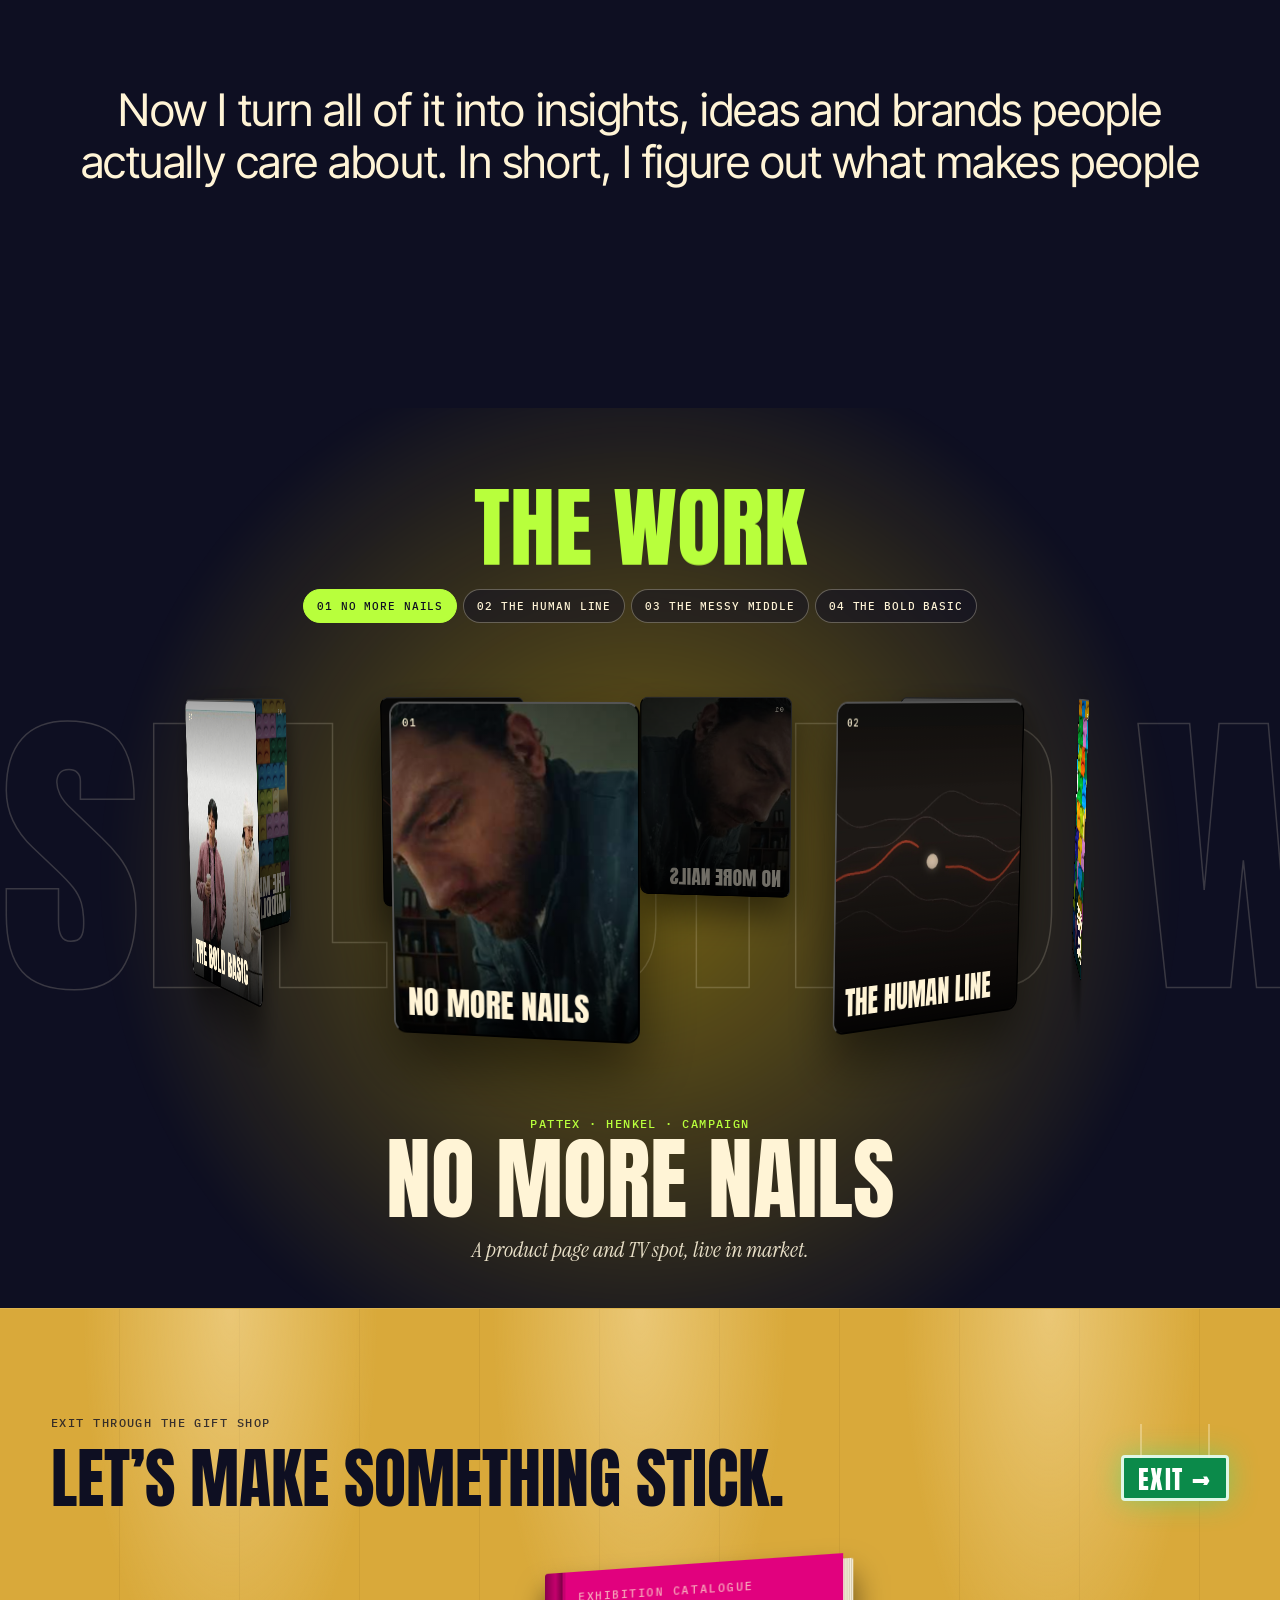
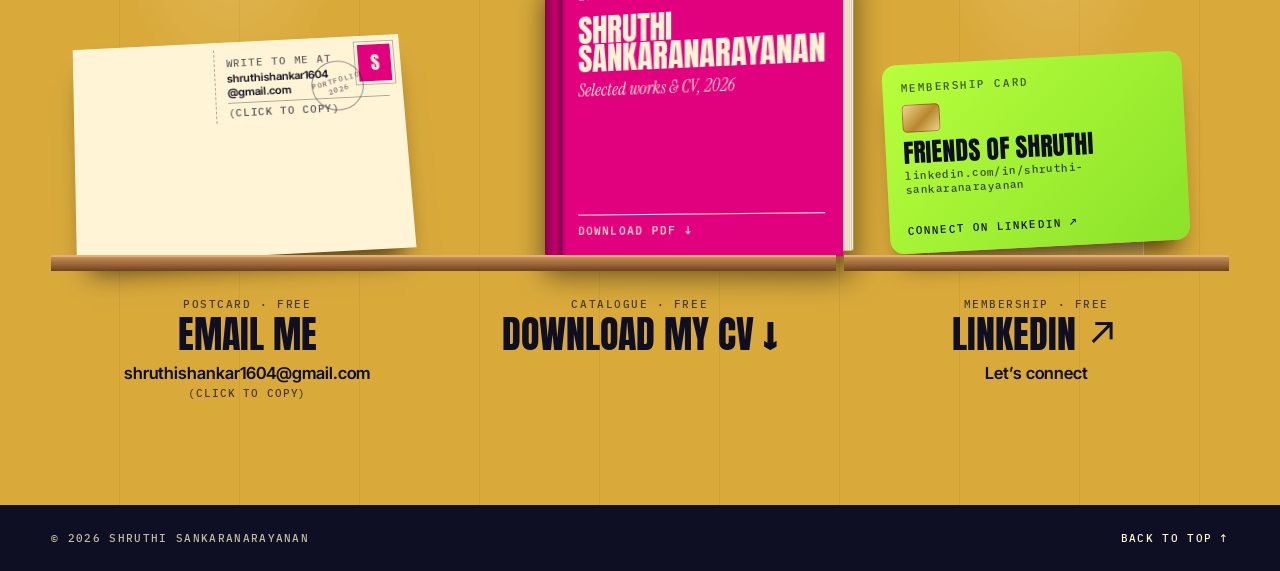
==== commit b303b41c: "Add files via upload" ====
--- a/index.html
+++ b/index.html
@@ -976,6 +976,7 @@
 .toast{opacity:0;visibility:hidden;pointer-events:none;transition:transform .35s cubic-bezier(.2,1.4,.4,1),opacity .25s,visibility 0s .35s}
 .toast.on{opacity:1;visibility:visible;transition:transform .35s cubic-bezier(.2,1.4,.4,1),opacity .25s}
 @media (max-width:760px){.toast{bottom:calc(90px + env(safe-area-inset-bottom))}}
+[data-nav=b] .nv-name{display:none!important}
 </style>
 </head>
 <body>
@@ -1002,7 +1003,7 @@
 <section class="work" id="work">
  <div class="glow" id="glow"></div>
  <div class="bigmq"><div>Selected work ✺ Selected work ✺ Selected work ✺ Selected work ✺ </div></div>
- <div class="wtop"><h2>The <span>work</span></h2><span class="mono" style="color:var(--dim)">(02) Four projects</span><div class="wpick" aria-label="Choose a project"><button type="button">01 No More Nails</button><button type="button">02 The Human Line</button><button type="button">03 The Messy Middle</button><button type="button">04 The Bold Basic</button></div></div>
+ <div class="wtop"><h2>The <span>work</span></h2><div class="wpick" aria-label="Choose a project"><button type="button">01 No More Nails</button><button type="button">02 The Human Line</button><button type="button">03 The Messy Middle</button><button type="button">04 The Bold Basic</button></div></div>
  <div class="stage" id="stage"><div class="ring" id="ring"></div></div>
  <div class="mrow" id="mrow" role="list"></div>
  <div class="wmeta"><div class="k mono" id="wk"></div><h3 id="wt"><span></span></h3><p id="wp"></p></div>
@@ -1010,7 +1011,7 @@
 
 <section class="shop" id="contact" data-bg="c" aria-labelledby="contact-title">
  <div class="shop-in">
-  <span class="mono shop-k">(03) Exit through the gift shop</span>
+  <span class="mono shop-k">Exit through the gift shop</span>
   <div class="shop-head"><h2 id="contact-title">Let’s make something stick.</h2><div class="exit" aria-hidden="true">Exit <i>→</i></div></div>
   <div class="shelf">
    <div class="slot">
